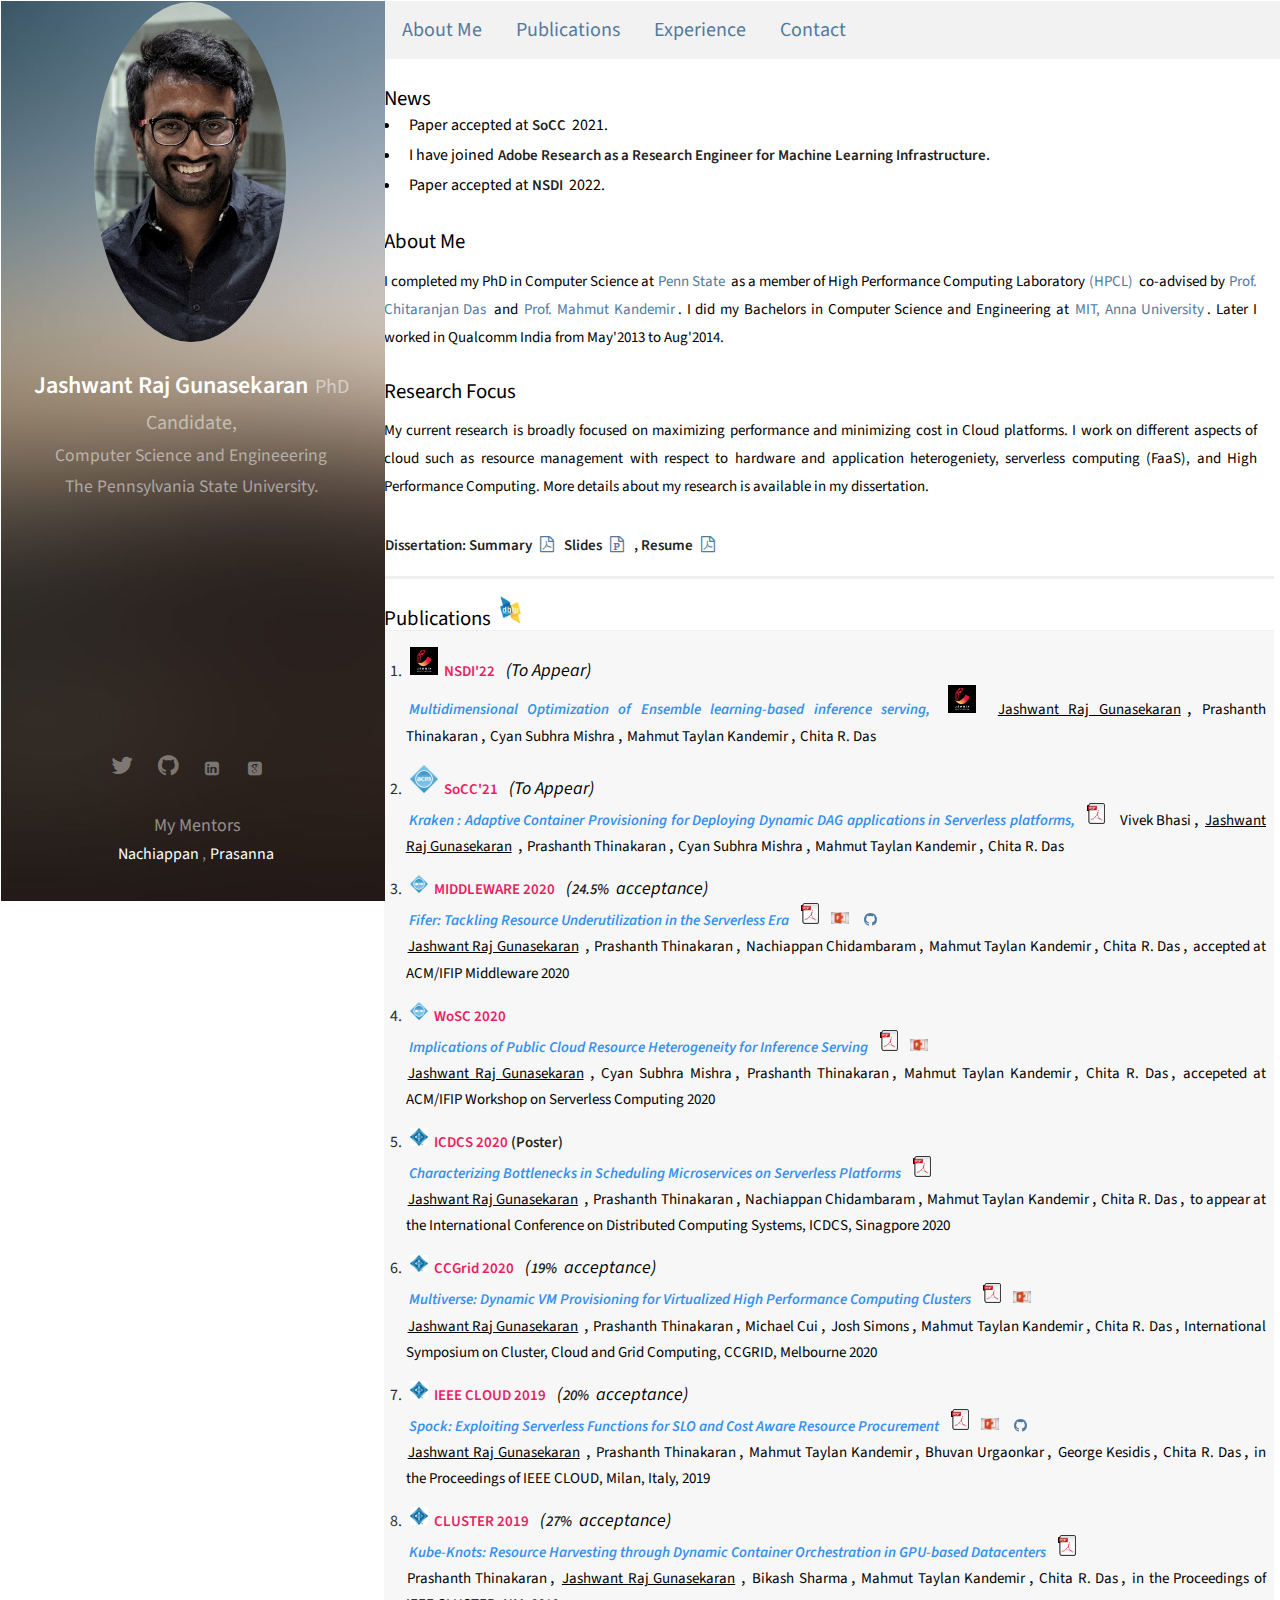
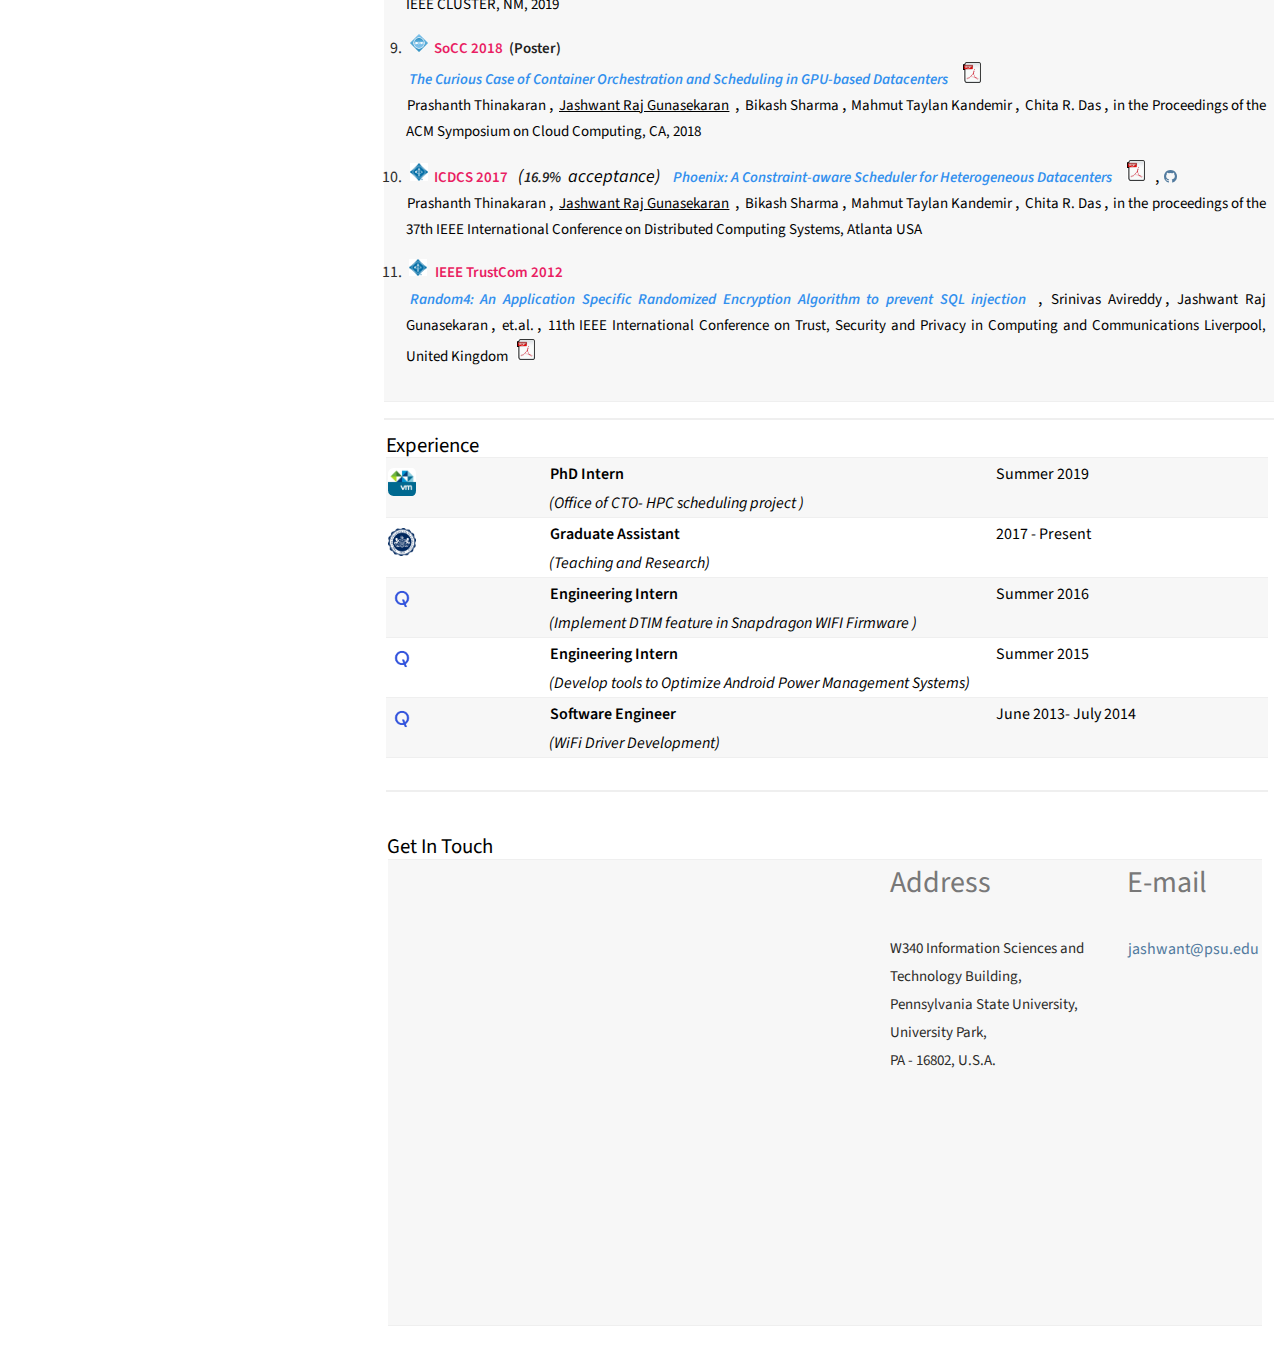
==== index.html @ b273be01 "Update index.html" ====
<!DOCTYPE HTML>
<!--
	Strata by HTML5 UP
	html5up.net | @ajlkn
	Free for personal and commercial use under the CCA 3.0 license (html5up.net/license)
-->
<html>

	<head>
                <!-- Global site tag (gtag.js) - Google Analytics -->
<script async src="https://www.googletagmanager.com/gtag/js?id=UA-109153965-1"></script>
<script>
  window.dataLayer = window.dataLayer || [];
  function gtag(){dataLayer.push(arguments);}
  gtag('js', new Date());

  gtag('config', 'UA-109153965-1');
</script>
<!-- Start of StatCounter Code for Default Guide -->
<script type="text/javascript">
var sc_project=11495393; 
var sc_invisible=1; 
var sc_security="91b2560a"; 
var scJsHost = (("https:" == document.location.protocol) ?
"https://secure." : "http://www.");
document.write("<sc"+"ript type='text/javascript' src='" +
scJsHost+
"statcounter.com/counter/counter.js'></"+"script>");
</script>
<noscript><div class="statcounter"><a title="Web Analytics"
href="http://statcounter.com/" target="_blank"><img
class="statcounter"
src="//c.statcounter.com/11495393/0/91b2560a/1/" alt="Web
Analytics"></a></div></noscript>
<!-- End of StatCounter Code for Default Guide -->
		<title>jashwant raj gunasekaran</title>
		<meta charset="utf-8" />
		<meta name="viewport" content="width=device-width, initial-scale=1" />
		<!--[if lte IE 8]><script src="assets/js/ie/html5shiv.js"></script><![endif]-->
		<link rel="stylesheet" href="assets/css/main.css" />
		<link rel="stylesheet" href="assets/css/academicons.min.css"/>
		<!--[if lte IE 8]><link rel="stylesheet" href="assets/css/ie8.css" /><![endif]-->
	</head>
	<body id="top">

		<!-- Header -->
			<header id="header">
				<div class="inner">
					<a href="#" class="image avatar" align="center" ><img src="images/profile.jpg" alt="" /></a>
					<h1><strong><font size="5">Jashwant Raj Gunasekaran</font></strong><br />
					PhD Candidate,<br/></h1> <h2>Computer Science and Engineeering<br />
					The Pennsylvania State University.</h2>
				</div>
			</header>
			



<!--button onclick="topFunction()" id="myBtn" title="Go to top"><img src="images/arr.png" /></button-->

<script>
// When the user scrolls down 20px from the top of the document, show the button
window.onscroll = function() {scrollFunction()};

function scrollFunction() {
    if (document.body.scrollTop > 20 || document.documentElement.scrollTop > 20) {
        document.getElementById("myBtn").style.display = "block";
    } else {
        document.getElementById("myBtn").style.display = "none";
    }
}

// When the user clicks on the button, scroll to the top of the document
function topFunction() {
    document.body.scrollTop = 0;
    document.documentElement.scrollTop = 0;
}
</script>
<!-- start-smooth-scrolling -->
<script type="text/javascript" src="assets/js/move-top.js"></script>
<script type="text/javascript" src="assets/js/easing.js"></script>
<script type="text/javascript">
	jQuery(document).ready(function($) {
		$(".scroll").click(function(event){		
			event.preventDefault();
			$('html,body').animate({scrollTop:$(this.hash).offset().top},1000);
		});
	});
</script>
<!-- start-smooth-scrolling -->
		<!-- Main -->
			<div id="main">

				<!-- One -->
					<section id="one" link="black">


						<header class="major">
						
						</header> 
                        <!--nav id="nav" >
						 <ul id="nav-mobile"  class="right hide-on-med-and-down">
							<li><a href="#main">About Me</a></li>
							<li><a href="#publications">Publications</a></li>
							<li><a href="#experience">Experience</a></li>
							<li><a href="#contact">Contact</a></li>
						</ul-->
					</nav>
                    <div class="navbar">
                        <a href="#main">About Me</a>
							<a href="#publications">Publications</a>
							<a href="#experience">Experience</a>
							<a href="#contact">Contact</a>

                          </div>
					<br><br><br>
                                        <h2>News</h2>
                                        <ul>
                                         <li><font align="justify" color="black"> Paper accepted at <b>SoCC</b> 2021.</font></li>
					 <li><font align="justify" color="black"> I have joined <b>Adobe Research as a Research Engineer for Machine Learning Infrastructure. </b></font></li>
                                         <li><font align="justify" color="black"> Paper accepted at <b>NSDI</b> 2022.</font></li>
                                       </ul>
					<h2>About Me</h2>
					<p link="black" align="justify">I completed my PhD in Computer Science at <a target="_blank" href =http://www.eecs.psu.edu/students/undergraduate/Computer-Science.aspx> Penn State </a>as a member of High Performance Computing Laboratory<a href="http://www.cse.psu.edu/hpcl/"target="_blank"> (HPCL) </a> co-advised by  <a href="http://www.cse.psu.edu/hpcl/das.html"target="_blank">Prof. Chitaranjan Das</a> and <a href="http://www.cse.psu.edu/~kandemir/"target="_blank">Prof. Mahmut Kandemir</a>. I did my Bachelors in Computer Science and Engineering at <a href="http://www.mitindia.edu/en/"target="_blank">MIT, Anna University</a>. Later I worked in Qualcomm India from May'2013 to Aug'2014. </p>
<h2> Research Focus </h2>
<p link="black" align="justify" color="black">My current research is broadly focused on maximizing performance and minimizing cost in Cloud platforms. I work on different aspects of cloud such as resource management with respect to hardware and application heterogeniety, serverless computing (FaaS), and High Performance Computing. More details about my research is available in my dissertation.</p>
<b>Dissertation: Summary</b> <a href="assets/files/middleware-dw.pdf" target="_blank"><font color="blue"></font><i class="fa fa-file-pdf-o"></i></a> <b>Slides </b><a href="assets/files/dissertation-slides.pdf" target="_blank"><font color="blue"></font><i class="fa fa-file-powerpoint-o"></i></a> <b> , Resume </b><a href="assets/files/Jashwant_Gunasekaran_CV.pdf" target="_blank"><font color="blue"></font><i class="fa fa-file-pdf-o"></i></a>   


<script>
			function myFunction() {
    var x = document.getElementById(' </table>experience');
    if (x.style.display === 'none') {
        x.style.display = 'block';
    } else {
        x.style.display = 'none';
    }
}
</script>

    
   						</ul>
					</section>
				
		
		

					<section id="two">
	<table class='full' id='pubs'>
						<h2>Publications  <a href="https://dblp.org/pers/hd/g/Gunasekaran:Jashwant_Raj" target=_blank"><img src="images/dblp.png" alt="" width="30" ></i></a></h2>
          <tr>
            <td>
        <ol>
		<li>                  <div id="publications" class='pub-entry'>
                <span class ='year'><b><a target=_blank" href="https://www.usenix.org/conference/nsdi22"><img src="images/usenix.jpeg" alt=""        width="30" ><font color="e91e63"> NSDI'22</font></a></b><i> (To Appear)</i> </span></br>
                  <span class='title'><i><b><font color="3390EE"> Multidimensional Optimization of Ensemble learning-based inference serving,</b> </i></font><a href="https://www.usenix.org/conference/nsdi22/presentation/gunasekaran" target="_blank"><img src="images/usenix.jpeg" alt=""        width="30" ></a></span>
                  <!--span class='author'><font color="e91e63"> (Under Revision- NSDI)</font>  </span></br-->
                                   <span class='author'><u>Jashwant Raj Gunasekaran</u></span>,
                                   <span class='author'>Prashanth Thinakaran</span>,
                                   <span class='author'>Cyan Subhra Mishra</span>,
                                        <span class='author'>Mahmut Taylan Kandemir</span>,
                                        <span class='author'>Chita R. Das</span>
                                    
                                        </span><!--span class='venue'> Code available <a target="_blank" href="https://github.com/jashwantraj92/spock" class="icon fa-github"><span class="label">Github</span></a></span-->
                                               								
                </div>
    </li>					
            <li>                  <div id="publications" class='pub-entry'>
                <span class ='year'><b><a target=_blank" href="https://acmsocc.org/2021/"><img src="images/ACMLogo.png" alt=""        width="30" ><font color="e91e63"> SoCC'21</font></a></b><i> (To Appear)</i> </span></br>
                  <span class='title'><i><b><font color="3390EE"> Kraken : Adaptive Container Provisioning for Deploying Dynamic DAG applications in Serverless platforms,</b> </i></font><a href="assets/files/kraken.pdf" target="_blank"><img src="images/pdf.jpg" alt="" width="20" ></a></span>
                  <!--span class='author'><font color="e91e63"></font>  </span></br-->
				   <span class='author'>Vivek Bhasi</span>,
                                   <span class='author'><u>Jashwant Raj Gunasekaran</u></span>,
                                   <span class='author'>Prashanth Thinakaran</span>,
                                   <span class='author'>Cyan Subhra Mishra</span>,
                                        <span class='author'>Mahmut Taylan Kandemir</span>,
                                        <span class='author'>Chita R. Das</span>
                                                           
                                      
										
                </div>
    </li> 
            
            <li>                  <div id="publications" class='pub-entry'>
                  <span class ='year'><b><a target=_blank" href="https://2020.middleware-conference.org/"><img src="images/ACMLogo.png" alt="" width="20" ><font color="e91e63"> MIDDLEWARE 2020</font></a></b><i> (<b>24.5%</b> acceptance)</i> </span></br>
                                <span class='title'><i><b><font color="3390EE"> Fifer: Tackling Resource Underutilization in the Serverless Era</b></i></font>  <a href="assets/files/middleware'20.pdf" target="_blank"><img src="images/pdf.jpg" alt="" width="20" > <a href="assets/files/Middleware.pdf" target="_blank"><img src="images/ppt.jpg" alt="" width="20" ></a>  </a></span>
                                
                                        <span class='venue'><a target="_blank" href="https://github.com/jashwantraj92/brigade" class="icon fa-github"><span class="label">Github</span></a></span>
                                </br>
                                   <span class='author'><u>Jashwant Raj Gunasekaran</u></span>,
                                   <span class='author'>Prashanth Thinakaran</span>,
                                   <span class='author'>Nachiappan Chidambaram</span>,
                                        <span class='author'>Mahmut Taylan Kandemir</span>,
                                        <span class='author'>Chita R. Das</span>,
                                        <span class='venue'>accepted at ACM/IFIP Middleware 2020
                                  
                                      
										
                </div>
    </li> 
                  <li>                  <div id="publications" class='pub-entry'>
                  <span class ='year'><b><a target=_blank" href="https://www.serverlesscomputing.org/wosc6//"><img src="images/ACMLogo.png" alt="" width="20" ><font color="e91e63"> WoSC 2020</font></a></b> </span></br>
                                <span class='title'><i><b><font color="3390EE"> Implications of Public Cloud Resource Heterogeneity for Inference Serving</b></i></font>  <a href="assets/files/wosc.pdf" target="_blank"><img src="images/pdf.jpg" alt="" width="20" ></a>  <a href="assets/files/WoSC'6.pdf" target="_blank"><img src="images/ppt.jpg" alt="" width="20" ></a> </span></br>
                                   <span class='author'><u>Jashwant Raj Gunasekaran</u></span>,
                                   <span class='author'>Cyan Subhra Mishra</span>,
                                   <span class='author'>Prashanth Thinakaran</span>,
                                        <span class='author'>Mahmut Taylan Kandemir</span>,
                                        <span class='author'>Chita R. Das</span>,
                                        <span class='venue'>accepeted at ACM/IFIP Workshop on Serverless Computing 2020
                                        </span><!--span class='venue'> Code available <a target="_blank" href="https://github.com/jashwantraj92/spock" class="icon fa-github"><span class="label">Github</span></a></span-->
                                  
                                      
										
                                    </div>        </li>
    <li>                  <div id="publications" class='pub-entry'>
                  <span class ='year'><b><a target=_blank" href="https://icdcs2020.sg/index.html"><img src="images/ieee.png" alt="" width="20" ><font color="e91e63"> ICDCS 2020</font></a>(Poster)</b><i> <!--(<b>22%</b> acceptance)--></i> </span></br>
                                <span class='title'><i><b><font color="3390EE"> Characterizing Bottlenecks in Scheduling Microservices on Serverless Platforms</b></i></font>  <a href="assets/files/icdcs-poster'20.pdf" target="_blank"><img src="images/pdf.jpg" alt="" width="20" ></a></span></br>
                                   <span class='author'><u>Jashwant Raj Gunasekaran</u></span>,
                                   <span class='author'>Prashanth Thinakaran</span>,
                                   <span class='author'>Nachiappan Chidambaram</span>,
                                        <span class='author'>Mahmut Taylan Kandemir</span>,
                                        <span class='author'>Chita R. Das</span>,
                                        <span class='venue'>to appear at the International Conference on Distributed Computing Systems, ICDCS, Sinagpore 2020
                                        </span><!--span class='venue'> Code available <a target="_blank" href="https://github.com/jashwantraj92/spock" class="icon fa-github"><span class="label">Github</span></a></span-->
                                  
                                      
										
                </div>
    </li> 
              <li>                  <div id="publications" class='pub-entry'>
                  <span class ='year'><b><a target=_blank" href="http://cloudbus.org/ccgrid2020/ccgrid2020registration.html"><img src="images/ieee.png" alt="" width="20" ><font color="e91e63"> CCGrid 2020</font></a></b><i> (<b>19%</b> acceptance)</i> </span></br>
                                <span class='title'><i><b><font color="3390EE"> Multiverse: Dynamic VM Provisioning for Virtualized High Performance Computing Clusters</b></i></font>  <a href="assets/files/multiverse.pdf" target="_blank"><img src="images/pdf.jpg" alt="" width="20" ></a>  <a href="assets/files/CcGrid_Multiverse.pdf" target="_blank"><img src="images/ppt.jpg" alt="" width="20" ></a>  </span>
                                </br>
                                   <span class='author'><u>Jashwant Raj Gunasekaran</u></span>,
                                   <span class='author'>Prashanth Thinakaran</span>,
                                   <span class='author'>Michael Cui</span>,
                                   <span class='author'>Josh Simons</span>,
                                        <span class='author'>Mahmut Taylan Kandemir</span>,
                                        <span class='author'>Chita R. Das</span>,
                                        <span class='venue'> International Symposium on Cluster, Cloud and Grid Computing, CCGRID, Melbourne 2020
                                        </span><!--span class='venue'> Code available <a target="_blank" href="https://github.com/jashwantraj92/spock" class="icon fa-github"><span class="label">Github</span></a></span-->
                                  
                                      
										
                </div>
    </li> 
            <li>                  <div id="publications" class='pub-entry'>
                                <span class ='year'><b><a target=_blank" href="https://conferences.computer.org/cloud/2019/"><img src="images/ieee.png" alt="" width="20" ><font color="e91e63">  IEEE CLOUD 2019</font></a></b><i> (<b>20%</b> acceptance)</i> </span></br>
                                <span class='title'><i><b><font color="3390EE"> Spock: Exploiting Serverless Functions for SLO and Cost Aware Resource Procurement</b></i></font>  <a href="assets/files/cloud-spock.pdf" target="_blank"><img src="images/pdf.jpg" alt="" width="20" ></a>  <a href="assets/files/spock.pdf" target="_blank"><img src="images/ppt.jpg" alt="" width="20" ></a>  </span>
                                
                                        <span class='venue'> <a target="_blank" href="https://github.com/jashwantraj92/spock" class="icon fa-github"><span class="label" alt="" width="20">Github</span></a></span>
                                </br>
                                   <span class='author'><u>Jashwant Raj Gunasekaran</u></span>,
                                   <span class='author'>Prashanth Thinakaran</span>,
                                        <span class='author'>Mahmut Taylan Kandemir</span>,
                                        <span class='author'>Bhuvan Urgaonkar</span>,
                                        <span class='author'>George Kesidis</span>,
                                        <span class='author'>Chita R. Das</span>,
                                        <span class='venue'>in the Proceedings of IEEE CLOUD, Milan, Italy, 2019
                                  
                                      
										
                </div>
    </li> 
	<li>
                        <div id="publications" class='pub-entry'>
                               <span class ='year'><b><a target=_blank" href="https://clustercomp.org/2019/program/"><img src="images/ieee.png" alt="" width="20" ><font color="e91e63">  CLUSTER 2019</font></a></b><i> (<b>27%</b> acceptance)</i> </span></br>               
                <span class='title'><i><b><font color="3390EE">Kube-Knots: Resource Harvesting through Dynamic Container Orchestration in GPU-based Datacenters</b></i> </font><a href="assets/files/knots.pdf" target="_blank"><img src="images/pdf.jpg" alt="" width="20" ></a></span>
                </br>
                                <span class='author'>Prashanth Thinakaran</span>,
                                   <span class='author'><u>Jashwant Raj Gunasekaran</u></span>,
                                        <span class='author'>Bikash Sharma</span>,
                                        <span class='author'>Mahmut Taylan Kandemir</span>,
                                        <span class='author'>Chita R. Das</span>,
                  <span class='venue'> in the Proceedings of IEEE CLUSTER, NM, 2019
                  </span>
                                  
                                       
										
                </div>
        </li>
    <li>
                        <div id="publications" class='pub-entry'>
                               <span class ='year'><b><a target=_blank" href="https://acmsocc.github.io/2018/poster-schedule.html"><img src="images/ACMLogo.png" alt="" width="20" ><font color="e91e63">  SoCC 2018</font></a> (Poster) </b></span></br>               
                               <span class='title'><i><b><font color="3390EE">The Curious Case of Container Orchestration and Scheduling in GPU-based Datacenters</font></b></i></span>                                         <a href="assets/files/container.pdf" target="_blank"><img src="images/pdf.jpg" alt="" width="20" ></a>
                               </br>	
                                <span class='author'>Prashanth Thinakaran</span>,
                                <span class='author'><u>Jashwant Raj Gunasekaran</u></span>,
                                        <span class='author'>Bikash Sharma</span>,
                                        <span class='author'>Mahmut Taylan Kandemir</span>,
                                        <span class='author'>Chita R. Das</span>,
                  <span class='venue'> in the Proceedings of the ACM Symposium on Cloud Computing, CA, 2018
                  </span>
                                  
									
                </div>
        </li>
        <li>


                           <div id="publications" class='pub-entry'>
                               <span class ='year'><b><a target=_blank" href="http://icdcs2017.gatech.edu/wp-content/uploads/2017/06/ICDCS2017-program-posting-v17.pdf"><img src="images/ieee.png" alt="" width="20" ><font color="e91e63">  ICDCS 2017 </font> </a></b> <i> (<b>16.9%</b> acceptance)</i> </span>
                  
                               <span class='title'><i><b><font color="3390EE">Phoenix: A Constraint-aware Scheduler for Heterogeneous Datacenters</font></b></i></span>
                               <a href="assets/files/phoenix.pdf" target="_blank"><img src="images/pdf.jpg" alt="" width="20" ></a>
	
                             </span>,<span class='venue'> <a target="_blank" href="https://github.com/prashanth5192/phoenix" class="icon fa-github"><span class="label">Github</       span></a></span>
                      
                                  
                                                             </br>
                  <span class='author'>Prashanth Thinakaran</span>,
                  <span class='author'><u>Jashwant Raj Gunasekaran</u></span>,
                                        <span class='author'>Bikash Sharma</span>,
                                        <span class='author'>Mahmut Taylan Kandemir</span>,
                                        <span class='author'>Chita R. Das</span>,
                  <span class='venue'> in the proceedings of the 37th IEEE International Conference on Distributed Computing Systems, Atlanta USA
									
                </div>
        </li>
        <li>

               <div class='pub-entry'>
                   <span class='year'><a target="_blank" href="https://www.ieee.org/conferences_events/conferences/conferencedetails/index.html?Conf_ID=20816"><img src="images/ieee.png" alt="" width="20" > <font color="3390FF"><b><font color="e91e63">  IEEE TrustCom 2012</font></a></b></font></span>
				<br>
                <span class='title'><i><a href=="https://ieeexplore.ieee.org/xpl/mostRecentIssue.jsp?punumber=6294581" target="_blank"><b><font color="3390EE">Random4: An Application Specific Randomized Encryption Algorithm to prevent SQL injection</font></b></a></i></span>,
                  <span class='author'>Srinivas Avireddy</span>,
<span class='author'>Jashwant Raj Gunasekaran</span>,

                  <span class='author'>et.al.</span>,
                  <span class='venue'>11th IEEE International Conference on Trust, Security and Privacy in Computing and Communications Liverpool, United Kingdom</span>  <a href="assets/files/random4.pdf" target="_blank"><img src="images/pdf.jpg" alt="" width="20"></a>
                </div>

              </div>
            </td>
    </tr> </li>
        </table>

				<!-- Two -->
					
					<hr>
	
				    
					<div id="experience" class="experience" style="">
	                <section id="three">

	                <h2>Experience</h2>
	<!-- new timeline -->

    <table>
    <col width="20">
    <col width="20">
    <col width="20">
	<tr>
        <td style="vertical-align:middle;padding-bottom: 2px"> <a href="https://octo.vmware.com/" width="100px" class="image"><img src="images/vmware.png" alt="" width="30"/></a> </td>
        <td> <span><b><font size="3" color="black">PhD Intern<br></b><i>(Office of CTO- HPC scheduling project )</i></font> <span> </td>
	<td> 
         <h3><font  size="3" color="black">Summer 2019</font></h3> </td>
        <!-- <p align="justify">Fall/Spring of 2014-2017- Teaching assistant for Introductary Programming courses based on Python and C++. Designed a new class on linux/bash tutorials for sophomore students.</p>-->
</tr>
	<tr>
        <td style="vertical-align:middle;padding-bottom: 2px"> <a href="https://www.cse.psu.edu" width="100px" class="image"><img src="images/pennstate.png" alt="" width="30"/></a> </td>
        <td> <span><b><font size="3" color="black">Graduate Assistant<br></b><i>(Teaching and Research)</i></font> <span> </td>
	<td> 
         <h3><font  size="3" color="black">2017 - Present</font></h3> </td>
        <!-- <p align="justify">Fall/Spring of 2014-2017- Teaching assistant for Introductary Programming courses based on Python and C++. Designed a new class on linux/bash tutorials for sophomore students.</p>-->
</tr>

        <tr height="100%">   <td style="vertical-align:middle;padding-bottom: 8px"> <a href="https://www.qualcomm.com"  class="image"><img src="images/qualcomm.jpg" alt="" width="30"/></a> </td>
<td> <b><font  size="3" color="black"><span>Engineering Intern</b> <br><i>(Implement DTIM feature in Snapdragon WIFI Firmware )</i> </font></span></td>
     <td>    <h3><font size="3" color="black">Summer 2016 </font></h3> </td> </tr>
			<!--		<p align="justify">Part of wifi firmware team. I work on adding a new software power management feature for Qualcomm mobile WLAN. Designed High level design document and participated in complete development process. Verified use cases for SW power management feature and was part of complete feature design and implementation.</p>-->

       <tr>   <td style="vertical-align:middle;padding-bottom: 8px"> <a  href="https://www.qualcomm.com" class="image"><img src="images/qualcomm.jpg" width="30" alt="" /></a> </td>
<td> <span><b><font  size="3" color="black">Engineering Intern</b><br> <i>(Develop tools to Optimize Android Power Management Systems) </i></font></span></td>
      <td>  <h3><font size="3" color="black">Summer 2015</font></h3></td> </tr>
				<!--	<p align="justify">Worked on Linux android power optimization. Run several use-cases on android phone and find ways to minimize power consumed in the device. Design scripts to enable tracing in device. Also facilitate smoother integration of open source optimization techniques into Qualcomm propriety software for mobile devices. </p>-->

       <tr>   <td style="vertical-align:middle;padding-bottom: 8px"> <a href="https://www.qualcomm.com"  class="image"><img src="images/qualcomm.jpg" width="30" alt="" /></a> </td>
<td> <span><b><font  size="3" color="black">Software Engineer</b> <br> <i> (WiFi Driver Development) </i></font></span></td>
     <td>   <h3><font size="3" color="black">June 2013- July 2014</font></h3></td></tr>
</table>				<!--	<p align="justify">Developed automated test programs to validate the hardware and software characteristics of Acess Points (home and industry). Designed and developed automation suite that test the efficiency of wlan features in access points.</p>-->
<!-- new timeline -->

			   <hr>		
		       </br>
				<!-- Three -->
					<section id="three">
						<h2>Get In Touch</h2>
						
							<div id="contact">
			<table>
		<tr>
		<td>
<iframe src="https://www.google.com/maps/embed?pb=!1m18!1m12!1m3!1d824.9573253663982!2d-77.86987617076338!3d40.79318501402167!2m3!1f0!2f0!3f0!3m2!1i1024!2i768!4f13.1!3m3!1m2!1s0x0%3A0x0!2zNDDCsDQ3JzM1LjUiTiA3N8KwNTInMDkuNiJX!5e1!3m2!1sen!2sin!4v1454568925387" width="500" height="450" border="0" frameborder="0" scrolling="no" align="left" hspace="0" vspace="0"></iframe><br/>
				</td>
		<td >
            <h3 style="font-size:30px;">Address</h3>
	<p>W340 Information Sciences and Technology Building,<br>
	Pennsylvania State University, <br/>
	University Park, <br />
     PA - 16802, U.S.A. </span> <br />
	</p> </td>
	<td>
	<h3 style="font-size:30px;">E-mail</h3>
    <A HREF="mailto:jashwant@psu.edu"> jashwant@psu.edu </A><br><br>

	</tr></table>
          
					

			</section>
			</div>

			
		<!-- Footer -->
			<footer id="footer">
				<div class="inner">
					<ul class="icons">
						<li><a target="_blank" href="https://twitter.com/jashr92" class="icon fa-twitter"><span class="label">Twitter</span></a></li>
						<li><a target="_blank" href="https://github.com/jashwantraj92" class="icon fa-github"><span class="label">Github</span></a></li>
						<li> <a  target="_blank" href="https://www.linkedin.com/in/jashwant-raj-gunasekaran-10523952"><span class="fa fa-linkedin-square"></span></a></li>
						<li><a  target="_blank" href="https://scholar.google.com/citations?user=Ofnr0-8AAAAJ&hl=en"><i class="ai ai-google-scholar-square ai-1x"></i></a></li>
					</ul>
   <br>
   <ul><font size="4">My Mentors  </font>  <br>                   <a href="https://www.linkedin.com/in/cnnachiappan/" target="_blank" title="Nachi" class="tooltip"><font color="white" size="3.5">Nachiappan</font></a>, <a href="http://www.cse.psu.edu/~pur128/" target="_blank" title="Prasanna" class="tooltip"><font color="white" size="3.5"> Prasanna </font></a></ul>   


					<ul class="copyright">
						<li>&copy; 2017</li><li>Design: <a href="http://html5up.net">HTML5 UP</a></li>
					</ul>
				</div>
			
				
			</footer>

		<!-- Scripts -->
		    <script src="assets/js/float.js"></script>
			<script src="assets/js/jquery.min.js"></script>
			<script src="assets/js/jquery.poptrox.min.js"></script>
			<script src="assets/js/skel.min.js"></script>
			<script src="assets/js/util.js"></script>
			<!--[if lte IE 8]><script src="assets/js/ie/respond.min.js"></script><![endif]-->
			<script src="assets/js/main.js"></script>
			<!-- here stars scrolling icon -->
	<script type="text/javascript">
		$(document).ready(function() {
			/*
				var defaults = {
				containerID: 'toTop', // fading element id
				containerHoverID: 'toTopHover', // fading element hover id
				scrollSpeed: 1200,
				easingType: 'linear' 
				};
			*/
								
			$().UItoTop({ easingType: 'easeOutQuart' });
								
			});
	</script>
<!-- //here ends scrolling icon -->

	</body>
</html>
---- assets/css/main.css ----
@import url("font-awesome.min.css");@import url("https://fonts.googleapis.com/css?family=Source+Sans+Pro:400,400italic");html, body, div, span, applet, object, iframe, h1, h2, h3, h4, h5, h6, p, blockquote, pre, a, abbr, acronym, address, big, cite, code, del, dfn, em, img, ins, kbd, q, s, samp, small, strike, strong, sub, sup, tt, var, b, u, i, center, dl, dt, dd, ol, ul, li, fieldset, form, label, legend, table, caption, tbody, tfoot, thead, tr, th, td, article, aside, canvas, details, embed, figure, figcaption, footer, header, hgroup, menu, nav, output, ruby, section, summary, time, mark, audio, video{margin:1px;padding-right:2px;border:0;font-size:100%;font:inherit;vertical-align:baseline;}
article, aside, details, figcaption, figure, footer, header, hgroup, menu, nav, section{display:block;}
body{line-height:1;}
blockquote, q{quotes:none;}
blockquote:before, blockquote:after, q:before, q:after{content:'';content:none;}
table{border-collapse:collapse;border-spacing:0;}
body{-webkit-text-size-adjust:none;}
*, *:before, *:after{-moz-box-sizing:border-box;-webkit-box-sizing:border-box;box-sizing:border-box;}
.container{margin-left:auto;margin-right:auto;}
.container.\31 25\25{width:100%;max-width:1200px;min-width:960px;}
.container.\37 5\25{width:720px;}
.container.\35 0\25{width:480px;}
.container.\32 5\25{width:240px;}
.container{width:960px;}
@media screen and (max-width:1800px){.container.\31 25\25{width:100%;max-width:1200px;min-width:960px;}
.container.\37 5\25{width:720px;}
.container.\35 0\25{width:480px;}
.container.\32 5\25{width:240px;}
.container{width:960px;}
}
@media screen and (max-width:1280px){.container.\31 25\25{width:100%;max-width:1200px;min-width:960px;}
.container.\37 5\25{width:720px;}
.container.\35 0\25{width:480px;}
.container.\32 5\25{width:240px;}
.container{width:960px;}
}
@media screen and (max-width:980px){.container.\31 25\25{width:100%;max-width:1200px;min-width:960px;}
.container.\37 5\25{width:720px;}
.container.\35 0\25{width:480px;}
.container.\32 5\25{width:240px;}
.container{width:960px;}
}
@media screen and (max-width:736px){.container.\31 25\25{width:100%;max-width:1200px;min-width:960px;}
.container.\37 5\25{width:720px;}
.container.\35 0\25{width:480px;}
.container.\32 5\25{width:240px;}
.container{width:960px;}
}
@media screen and (max-width:480px){.container.\31 25\25{width:100%;max-width:1200px;min-width:960px;}
.container.\37 5\25{width:720px;}
.container.\35 0\25{width:480px;}
.container.\32 5\25{width:240px;}
.container{width:960px;}
}
.row{border-bottom:solid 1px transparent;-moz-box-sizing:border-box;-webkit-box-sizing:border-box;box-sizing:border-box;}
.row > *{float:left;-moz-box-sizing:border-box;-webkit-box-sizing:border-box;box-sizing:border-box;}
.row:after, .row:before{content:'';display:block;clear:both;height:0;}
.row.uniform > * >:first-child{margin-top:0;}
.row.uniform > * >:last-child{margin-bottom:0;}
.row.\30 \25 > *{padding:0 0 0 0em;}
.row.\30 \25{margin:0 0 -1px 0em;}
.row.uniform.\30 \25 > *{padding:0em 0 0 0em;}
.row.uniform.\30 \25{margin:0em 0 -1px 0em;}
.row > *{padding:0 0 0 2.5em;}
.row{margin:0 0 -1px -2.5em;}
.row.uniform > *{padding:2.5em 0 0 2.5em;}
.row.uniform{margin:-2.5em 0 -1px -2.5em;}
.row.\32 00\25 > *{padding:0 0 0 5em;}
.row.\32 00\25{margin:0 0 -1px -5em;}
.row.uniform.\32 00\25 > *{padding:5em 0 0 5em;}
.row.uniform.\32 00\25{margin:-5em 0 -1px -5em;}
.row.\31 50\25 > *{padding:0 0 0 3.75em;}
.row.\31 50\25{margin:0 0 -1px -3.75em;}
.row.uniform.\31 50\25 > *{padding:3.75em 0 0 3.75em;}
.row.uniform.\31 50\25{margin:-3.75em 0 -1px -3.75em;}
.row.\35 0\25 > *{padding:0 0 0 1.25em;}
.row.\35 0\25{margin:0 0 -1px -1.25em;}
.row.uniform.\35 0\25 > *{padding:1.25em 0 0 1.25em;}
.row.uniform.\35 0\25{margin:-1.25em 0 -1px -1.25em;}
.row.\32 5\25 > *{padding:0 0 0 0.625em;}
.row.\32 5\25{margin:0 0 -1px -0.625em;}
.row.uniform.\32 5\25 > *{padding:0.625em 0 0 0.625em;}
.row.uniform.\32 5\25{margin:-0.625em 0 -1px -0.625em;}
.\31 2u, .\31 2u\24{width:100%;clear:none;margin-left:0;}
.\31 1u, .\31 1u\24{width:91.6666666667%;clear:none;margin-left:0;}
.\31 0u, .\31 0u\24{width:83.3333333333%;clear:none;margin-left:0;}
.\39 u, .\39 u\24{width:75%;clear:none;margin-left:0;}
.\38 u, .\38 u\24{width:66.6666666667%;clear:none;margin-left:0;}
.\37 u, .\37 u\24{width:58.3333333333%;clear:none;margin-left:0;}
.\36 u, .\36 u\24{width:50%;clear:none;margin-left:0;}
.\35 u, .\35 u\24{width:41.6666666667%;clear:none;margin-left:0;}
.\34 u, .\34 u\24{width:33.3333333333%;clear:none;margin-left:0;}
.\33 u, .\33 u\24{width:25%;clear:none;margin-left:0;}
.\32 u, .\32 u\24{width:16.6666666667%;clear:none;margin-left:0;}
.\31 u, .\31 u\24{width:8.3333333333%;clear:none;margin-left:0;}
.\31 2u\24 + *,
.\31 1u\24 + *,
.\31 0u\24 + *,
.\39 u\24 + *,
.\38 u\24 + *,
.\37 u\24 + *,
.\36 u\24 + *,
.\35 u\24 + *,
.\34 u\24 + *,
.\33 u\24 + *,
.\32 u\24 + *,
.\31 u\24 + *{clear:left;}
.\-11u{margin-left:91.66667%;}
.\-10u{margin-left:83.33333%;}
.\-9u{margin-left:75%;}
.\-8u{margin-left:66.66667%;}
.\-7u{margin-left:58.33333%;}
.\-6u{margin-left:50%;}
.\-5u{margin-left:41.66667%;}
.\-4u{margin-left:33.33333%;}
.\-3u{margin-left:25%;}
.\-2u{margin-left:16.66667%;}
.\-1u{margin-left:8.33333%;}
@media screen and (max-width:1800px){.row > *{padding:0 0 0 2.5em;}
.row{margin:0 0 -1px -2.5em;}


.row.uniform > *{padding:2.5em 0 0 2.5em;}
floating-menu {
    font-family: sans-serif;
    background: yellowgreen;
    position: fixed;
    top: 0; /* Position the navbar at the top of the page */
    width: 100%;
}
  .floating-menu a, 
  .floating-menu h1 {
    font-size: 0.9em;
    display: block;
    margin: 0 0.5em;
    color: white;
  }
.navbar {
      overflow: hidden;
        background-color: #f2f2f2;
          position: fixed; /* Set the navbar to fixed position */
            top: 0; /* Position the navbar at the top of the page */
              width: 100%; /* Full width */
          }

          /* Links inside the navbar */
          .navbar a {
                float: left;
                  display: block;
                    color: #795548;
                      text-align: center;
                        padding: 14px 16px;
                          text-decoration: none;
                        font-size: 20px;
                      }

                      /* Change background on mouse-over */
                      .navbar a:hover {
                            background: #ddd;
                              color: black;
                          }
.row.uniform{margin:-2.5em 0 -1px -2.5em;}
.row.\32 00\25 > *{padding:0 0 0 5em;}
.row.\32 00\25{margin:0 0 -1px -5em;}
.row.uniform.\32 00\25 > *{padding:5em 0 0 5em;}
.row.uniform.\32 00\25{margin:-5em 0 -1px -5em;}
.row.\31 50\25 > *{padding:0 0 0 3.75em;}
.row.\31 50\25{margin:0 0 -1px -3.75em;}
.row.uniform.\31 50\25 > *{padding:3.75em 0 0 3.75em;}
.row.uniform.\31 50\25{margin:-3.75em 0 -1px -3.75em;}
.row.\35 0\25 > *{padding:0 0 0 1.25em;}
.row.\35 0\25{margin:0 0 -1px -1.25em;}
.row.uniform.\35 0\25 > *{padding:1.25em 0 0 1.25em;}
.row.uniform.\35 0\25{margin:-1.25em 0 -1px -1.25em;}
.row.\32 5\25 > *{padding:0 0 0 0.625em;}
.row.\32 5\25{margin:0 0 -1px -0.625em;}
.row.uniform.\32 5\25 > *{padding:0.625em 0 0 0.625em;}
.row.uniform.\32 5\25{margin:-0.625em 0 -1px -0.625em;}
.\31 2u\28xlarge\29, .\31 2u\24\28xlarge\29{width:100%;clear:none;margin-left:0;}
.\31 1u\28xlarge\29, .\31 1u\24\28xlarge\29{width:91.6666666667%;clear:none;margin-left:0;}
.\31 0u\28xlarge\29, .\31 0u\24\28xlarge\29{width:83.3333333333%;clear:none;margin-left:0;}
.\39 u\28xlarge\29, .\39 u\24\28xlarge\29{width:75%;clear:none;margin-left:0;}
.\38 u\28xlarge\29, .\38 u\24\28xlarge\29{width:66.6666666667%;clear:none;margin-left:0;}
.\37 u\28xlarge\29, .\37 u\24\28xlarge\29{width:58.3333333333%;clear:none;margin-left:0;}
.\36 u\28xlarge\29, .\36 u\24\28xlarge\29{width:50%;clear:none;margin-left:0;}
.\35 u\28xlarge\29, .\35 u\24\28xlarge\29{width:41.6666666667%;clear:none;margin-left:0;}
.\34 u\28xlarge\29, .\34 u\24\28xlarge\29{width:33.3333333333%;clear:none;margin-left:0;}
.\33 u\28xlarge\29, .\33 u\24\28xlarge\29{width:25%;clear:none;margin-left:0;}
.\32 u\28xlarge\29, .\32 u\24\28xlarge\29{width:16.6666666667%;clear:none;margin-left:0;}
.\31 u\28xlarge\29, .\31 u\24\28xlarge\29{width:8.3333333333%;clear:none;margin-left:0;}
.\31 2u\24\28xlarge\29 + *,
.\31 1u\24\28xlarge\29 + *,
.\31 0u\24\28xlarge\29 + *,
.\39 u\24\28xlarge\29 + *,
.\38 u\24\28xlarge\29 + *,
.\37 u\24\28xlarge\29 + *,
.\36 u\24\28xlarge\29 + *,
.\35 u\24\28xlarge\29 + *,
.\34 u\24\28xlarge\29 + *,
.\33 u\24\28xlarge\29 + *,
.\32 u\24\28xlarge\29 + *,
.\31 u\24\28xlarge\29 + *{clear:left;}
.\-11u\28xlarge\29{margin-left:91.66667%;}
.\-10u\28xlarge\29{margin-left:83.33333%;}
.\-9u\28xlarge\29{margin-left:75%;}
.\-8u\28xlarge\29{margin-left:66.66667%;}
.\-7u\28xlarge\29{margin-left:58.33333%;}
.\-6u\28xlarge\29{margin-left:50%;}
.\-5u\28xlarge\29{margin-left:41.66667%;}
.\-4u\28xlarge\29{margin-left:33.33333%;}
.\-3u\28xlarge\29{margin-left:25%;}
.\-2u\28xlarge\29{margin-left:16.66667%;}
.\-1u\28xlarge\29{margin-left:8.33333%;}
}
@media screen and (max-width:1280px){.row > *{padding:0 0 0 2em;}
.row{margin:0 0 -1px -2em;}
.row.uniform > *{padding:2em 0 0 2em;}
.row.uniform{margin:-2em 0 -1px -2em;}
.row.\32 00\25 > *{padding:0 0 0 4em;}
.row.\32 00\25{margin:0 0 -1px -4em;}
.row.uniform.\32 00\25 > *{padding:4em 0 0 4em;}
.row.uniform.\32 00\25{margin:-4em 0 -1px -4em;}
.row.\31 50\25 > *{padding:0 0 0 3em;}
.row.\31 50\25{margin:0 0 -1px -3em;}
.row.uniform.\31 50\25 > *{padding:3em 0 0 3em;}
.row.uniform.\31 50\25{margin:-3em 0 -1px -3em;}
.row.\35 0\25 > *{padding:0 0 0 1em;}
.row.\35 0\25{margin:0 0 -1px -1em;}
.row.uniform.\35 0\25 > *{padding:1em 0 0 1em;}
.row.uniform.\35 0\25{margin:-1em 0 -1px -1em;}
.row.\32 5\25 > *{padding:0 0 0 0.5em;}
.row.\32 5\25{margin:0 0 -1px -0.5em;}
.row.uniform.\32 5\25 > *{padding:0.5em 0 0 0.5em;}
.row.uniform.\32 5\25{margin:-0.5em 0 -1px -0.5em;}
.\31 2u\28large\29, .\31 2u\24\28large\29{width:100%;clear:none;margin-left:0;}
.\31 1u\28large\29, .\31 1u\24\28large\29{width:91.6666666667%;clear:none;margin-left:0;}
.\31 0u\28large\29, .\31 0u\24\28large\29{width:83.3333333333%;clear:none;margin-left:0;}
.\39 u\28large\29, .\39 u\24\28large\29{width:75%;clear:none;margin-left:0;}
.\38 u\28large\29, .\38 u\24\28large\29{width:66.6666666667%;clear:none;margin-left:0;}
.\37 u\28large\29, .\37 u\24\28large\29{width:58.3333333333%;clear:none;margin-left:0;}
.\36 u\28large\29, .\36 u\24\28large\29{width:50%;clear:none;margin-left:0;}
.\35 u\28large\29, .\35 u\24\28large\29{width:41.6666666667%;clear:none;margin-left:0;}
.\34 u\28large\29, .\34 u\24\28large\29{width:33.3333333333%;clear:none;margin-left:0;}
.\33 u\28large\29, .\33 u\24\28large\29{width:25%;clear:none;margin-left:0;}
.\32 u\28large\29, .\32 u\24\28large\29{width:16.6666666667%;clear:none;margin-left:0;}
.\31 u\28large\29, .\31 u\24\28large\29{width:8.3333333333%;clear:none;margin-left:0;}
.\31 2u\24\28large\29 + *,
.\31 1u\24\28large\29 + *,
.\31 0u\24\28large\29 + *,
.\39 u\24\28large\29 + *,
.\38 u\24\28large\29 + *,
.\37 u\24\28large\29 + *,
.\36 u\24\28large\29 + *,
.\35 u\24\28large\29 + *,
.\34 u\24\28large\29 + *,
.\33 u\24\28large\29 + *,
.\32 u\24\28large\29 + *,
.\31 u\24\28large\29 + *{clear:left;}
.\-11u\28large\29{margin-left:91.66667%;}
.\-10u\28large\29{margin-left:83.33333%;}
.\-9u\28large\29{margin-left:75%;}
.\-8u\28large\29{margin-left:66.66667%;}
.\-7u\28large\29{margin-left:58.33333%;}
.\-6u\28large\29{margin-left:50%;}
.\-5u\28large\29{margin-left:41.66667%;}
.\-4u\28large\29{margin-left:33.33333%;}
.\-3u\28large\29{margin-left:25%;}
.\-2u\28large\29{margin-left:16.66667%;}
.\-1u\28large\29{margin-left:8.33333%;}
}
@media screen and (max-width:980px){.row > *{padding:0 0 0 2em;}
.row{margin:0 0 -1px -2em;}
.row.uniform > *{padding:2em 0 0 2em;}
.row.uniform{margin:-2em 0 -1px -2em;}
.row.\32 00\25 > *{padding:0 0 0 4em;}
.row.\32 00\25{margin:0 0 -1px -4em;}
.row.uniform.\32 00\25 > *{padding:4em 0 0 4em;}
.row.uniform.\32 00\25{margin:-4em 0 -1px -4em;}
.row.\31 50\25 > *{padding:0 0 0 3em;}
.row.\31 50\25{margin:0 0 -1px -3em;}
.row.uniform.\31 50\25 > *{padding:3em 0 0 3em;}
.row.uniform.\31 50\25{margin:-3em 0 -1px -3em;}
.row.\35 0\25 > *{padding:0 0 0 1em;}
.row.\35 0\25{margin:0 0 -1px -1em;}
.row.uniform.\35 0\25 > *{padding:1em 0 0 1em;}
.row.uniform.\35 0\25{margin:-1em 0 -1px -1em;}
.row.\32 5\25 > *{padding:0 0 0 0.5em;}
.row.\32 5\25{margin:0 0 -1px -0.5em;}
.row.uniform.\32 5\25 > *{padding:0.5em 0 0 0.5em;}
.row.uniform.\32 5\25{margin:-0.5em 0 -1px -0.5em;}
.\31 2u\28medium\29, .\31 2u\24\28medium\29{width:100%;clear:none;margin-left:0;}
.\31 1u\28medium\29, .\31 1u\24\28medium\29{width:91.6666666667%;clear:none;margin-left:0;}
.\31 0u\28medium\29, .\31 0u\24\28medium\29{width:83.3333333333%;clear:none;margin-left:0;}
.\39 u\28medium\29, .\39 u\24\28medium\29{width:75%;clear:none;margin-left:0;}
.\38 u\28medium\29, .\38 u\24\28medium\29{width:66.6666666667%;clear:none;margin-left:0;}
.\37 u\28medium\29, .\37 u\24\28medium\29{width:58.3333333333%;clear:none;margin-left:0;}
.\36 u\28medium\29, .\36 u\24\28medium\29{width:50%;clear:none;margin-left:0;}
.\35 u\28medium\29, .\35 u\24\28medium\29{width:41.6666666667%;clear:none;margin-left:0;}
.\34 u\28medium\29, .\34 u\24\28medium\29{width:33.3333333333%;clear:none;margin-left:0;}
.\33 u\28medium\29, .\33 u\24\28medium\29{width:25%;clear:none;margin-left:0;}
.\32 u\28medium\29, .\32 u\24\28medium\29{width:16.6666666667%;clear:none;margin-left:0;}
.\31 u\28medium\29, .\31 u\24\28medium\29{width:8.3333333333%;clear:none;margin-left:0;}
.\31 2u\24\28medium\29 + *,
.\31 1u\24\28medium\29 + *,
.\31 0u\24\28medium\29 + *,
.\39 u\24\28medium\29 + *,
.\38 u\24\28medium\29 + *,
.\37 u\24\28medium\29 + *,
.\36 u\24\28medium\29 + *,
.\35 u\24\28medium\29 + *,
.\34 u\24\28medium\29 + *,
.\33 u\24\28medium\29 + *,
.\32 u\24\28medium\29 + *,
.\31 u\24\28medium\29 + *{clear:left;}
.\-11u\28medium\29{margin-left:91.66667%;}
.\-10u\28medium\29{margin-left:83.33333%;}
.\-9u\28medium\29{margin-left:75%;}
.\-8u\28medium\29{margin-left:66.66667%;}
.\-7u\28medium\29{margin-left:58.33333%;}
.\-6u\28medium\29{margin-left:50%;}
.\-5u\28medium\29{margin-left:41.66667%;}
.\-4u\28medium\29{margin-left:33.33333%;}
.\-3u\28medium\29{margin-left:25%;}
.\-2u\28medium\29{margin-left:16.66667%;}
.\-1u\28medium\29{margin-left:8.33333%;}
}
@media screen and (max-width:736px){.row > *{padding:0 0 0 1.5em;}
.row{margin:0 0 -1px -1.5em;}
.row.uniform > *{padding:1.5em 0 0 1.5em;}
.row.uniform{margin:-1.5em 0 -1px -1.5em;}
.row.\32 00\25 > *{padding:0 0 0 3em;}
.row.\32 00\25{margin:0 0 -1px -3em;}
.row.uniform.\32 00\25 > *{padding:3em 0 0 3em;}
.row.uniform.\32 00\25{margin:-3em 0 -1px -3em;}
.row.\31 50\25 > *{padding:0 0 0 2.25em;}
.row.\31 50\25{margin:0 0 -1px -2.25em;}
.row.uniform.\31 50\25 > *{padding:2.25em 0 0 2.25em;}
.row.uniform.\31 50\25{margin:-2.25em 0 -1px -2.25em;}
.row.\35 0\25 > *{padding:0 0 0 0.75em;}
.row.\35 0\25{margin:0 0 -1px -0.75em;}
.row.uniform.\35 0\25 > *{padding:0.75em 0 0 0.75em;}
.row.uniform.\35 0\25{margin:-0.75em 0 -1px -0.75em;}
.row.\32 5\25 > *{padding:0 0 0 0.375em;}
.row.\32 5\25{margin:0 0 -1px -0.375em;}
.row.uniform.\32 5\25 > *{padding:0.375em 0 0 0.375em;}
.row.uniform.\32 5\25{margin:-0.375em 0 -1px -0.375em;}
.\31 2u\28small\29, .\31 2u\24\28small\29{width:100%;clear:none;margin-left:0;}
.\31 1u\28small\29, .\31 1u\24\28small\29{width:91.6666666667%;clear:none;margin-left:0;}
.\31 0u\28small\29, .\31 0u\24\28small\29{width:83.3333333333%;clear:none;margin-left:0;}
.\39 u\28small\29, .\39 u\24\28small\29{width:75%;clear:none;margin-left:0;}
.\38 u\28small\29, .\38 u\24\28small\29{width:66.6666666667%;clear:none;margin-left:0;}
.\37 u\28small\29, .\37 u\24\28small\29{width:58.3333333333%;clear:none;margin-left:0;}
.\36 u\28small\29, .\36 u\24\28small\29{width:50%;clear:none;margin-left:0;}
.\35 u\28small\29, .\35 u\24\28small\29{width:41.6666666667%;clear:none;margin-left:0;}
.\34 u\28small\29, .\34 u\24\28small\29{width:33.3333333333%;clear:none;margin-left:0;}
.\33 u\28small\29, .\33 u\24\28small\29{width:25%;clear:none;margin-left:0;}
.\32 u\28small\29, .\32 u\24\28small\29{width:16.6666666667%;clear:none;margin-left:0;}
.\31 u\28small\29, .\31 u\24\28small\29{width:8.3333333333%;clear:none;margin-left:0;}
.\31 2u\24\28small\29 + *,
.\31 1u\24\28small\29 + *,
.\31 0u\24\28small\29 + *,
.\39 u\24\28small\29 + *,
.\38 u\24\28small\29 + *,
.\37 u\24\28small\29 + *,
.\36 u\24\28small\29 + *,
.\35 u\24\28small\29 + *,
.\34 u\24\28small\29 + *,
.\33 u\24\28small\29 + *,
.\32 u\24\28small\29 + *,
.\31 u\24\28small\29 + *{clear:left;}
.\-11u\28small\29{margin-left:91.66667%;}
.\-10u\28small\29{margin-left:83.33333%;}
.\-9u\28small\29{margin-left:75%;}
.\-8u\28small\29{margin-left:66.66667%;}
.\-7u\28small\29{margin-left:58.33333%;}
.\-6u\28small\29{margin-left:50%;}
.\-5u\28small\29{margin-left:41.66667%;}
.\-4u\28small\29{margin-left:33.33333%;}
.\-3u\28small\29{margin-left:25%;}
.\-2u\28small\29{margin-left:16.66667%;}
.\-1u\28small\29{margin-left:8.33333%;}
}
@media screen and (max-width:480px){.row > *{padding:0 0 0 1.5em;}
.row{margin:0 0 -1px -1.5em;}
.row.uniform > *{padding:1.5em 0 0 1.5em;}
.row.uniform{margin:-1.5em 0 -1px -1.5em;}
.row.\32 00\25 > *{padding:0 0 0 3em;}
.row.\32 00\25{margin:0 0 -1px -3em;}
.row.uniform.\32 00\25 > *{padding:3em 0 0 3em;}
.row.uniform.\32 00\25{margin:-3em 0 -1px -3em;}
.row.\31 50\25 > *{padding:0 0 0 2.25em;}
.row.\31 50\25{margin:0 0 -1px -2.25em;}
.row.uniform.\31 50\25 > *{padding:2.25em 0 0 2.25em;}
.row.uniform.\31 50\25{margin:-2.25em 0 -1px -2.25em;}
.row.\35 0\25 > *{padding:0 0 0 0.75em;}
.row.\35 0\25{margin:0 0 -1px -0.75em;}
.row.uniform.\35 0\25 > *{padding:0.75em 0 0 0.75em;}
.row.uniform.\35 0\25{margin:-0.75em 0 -1px -0.75em;}
.row.\32 5\25 > *{padding:0 0 0 0.375em;}
.row.\32 5\25{margin:0 0 -1px -0.375em;}
.row.uniform.\32 5\25 > *{padding:0.375em 0 0 0.375em;}
.row.uniform.\32 5\25{margin:-0.375em 0 -1px -0.375em;}
.\31 2u\28xsmall\29, .\31 2u\24\28xsmall\29{width:100%;clear:none;margin-left:0;}
.\31 1u\28xsmall\29, .\31 1u\24\28xsmall\29{width:91.6666666667%;clear:none;margin-left:0;}
.\31 0u\28xsmall\29, .\31 0u\24\28xsmall\29{width:83.3333333333%;clear:none;margin-left:0;}
.\39 u\28xsmall\29, .\39 u\24\28xsmall\29{width:75%;clear:none;margin-left:0;}
.\38 u\28xsmall\29, .\38 u\24\28xsmall\29{width:66.6666666667%;clear:none;margin-left:0;}
.\37 u\28xsmall\29, .\37 u\24\28xsmall\29{width:58.3333333333%;clear:none;margin-left:0;}
.\36 u\28xsmall\29, .\36 u\24\28xsmall\29{width:50%;clear:none;margin-left:0;}
.\35 u\28xsmall\29, .\35 u\24\28xsmall\29{width:41.6666666667%;clear:none;margin-left:0;}
.\34 u\28xsmall\29, .\34 u\24\28xsmall\29{width:33.3333333333%;clear:none;margin-left:0;}
.\33 u\28xsmall\29, .\33 u\24\28xsmall\29{width:25%;clear:none;margin-left:0;}
.\32 u\28xsmall\29, .\32 u\24\28xsmall\29{width:16.6666666667%;clear:none;margin-left:0;}
.\31 u\28xsmall\29, .\31 u\24\28xsmall\29{width:8.3333333333%;clear:none;margin-left:0;}
.\31 2u\24\28xsmall\29 + *,
.\31 1u\24\28xsmall\29 + *,
.\31 0u\24\28xsmall\29 + *,
.\39 u\24\28xsmall\29 + *,
.\38 u\24\28xsmall\29 + *,
.\37 u\24\28xsmall\29 + *,
.\36 u\24\28xsmall\29 + *,
.\35 u\24\28xsmall\29 + *,
.\34 u\24\28xsmall\29 + *,
.\33 u\24\28xsmall\29 + *,
.\32 u\24\28xsmall\29 + *,
.\31 u\24\28xsmall\29 + *{clear:left;}
.\-11u\28xsmall\29{margin-left:91.66667%;}
.\-10u\28xsmall\29{margin-left:83.33333%;}
.\-9u\28xsmall\29{margin-left:75%;}
.\-8u\28xsmall\29{margin-left:66.66667%;}
.\-7u\28xsmall\29{margin-left:58.33333%;}
.\-6u\28xsmall\29{margin-left:50%;}
.\-5u\28xsmall\29{margin-left:41.66667%;}
.\-4u\28xsmall\29{margin-left:33.33333%;}
.\-3u\28xsmall\29{margin-left:25%;}
.\-2u\28xsmall\29{margin-left:16.66667%;}
.\-1u\28xsmall\29{margin-left:8.33333%;}
}
body{background:#fff;}
body.is-loading *, body.is-loading *:before, body.is-loading *:after{-moz-animation:none !important;-webkit-animation:none !important;-ms-animation:none !important;animation:none !important;-moz-transition:none !important;-webkit-transition:none !important;-ms-transition:none !important;transition:none !important;}

body, input, select, textarea{color:#2c2c2a;font-family:"Source Sans Pro", Helvetica, sans-serif;font-size:16pt;font-weight:400;line-height:1.75em;}

a{-moz-transition:color 0.2s ease-in-out, border-color 0.2s ease-in-out;-webkit-transition:color 0.2s ease-in-out, border-color 0.2s ease-in-out;-ms-transition:color 0.2s ease-in-out, border-color 0.2s ease-in-out;transition:color 0.2s ease-in-out, border-color 0.2s ease-in-out;color:blue;text-decoration:none;}
a:hover{border-bottom-color:transparent;color:#49bf9d !important;text-decoration:none;}
strong, b{color:#222;font-weight:600;font-size:15px;}
em, i{font-style:italic;}
p{margin:1em 1em 2em 0;font:inherit;font-size:15px;}
a:link {
  text-decoration: none;
  color:#517a9e;
}

a:visited {
  text-decoration: none;
}

a:hover {
  text-decoration: none;
  color:"blue";
}

a:active {
  text-decoration: none;
}
a{text-decoration:none;}
.venue{font-size:15px;}
.author{font-size:15px;}
h1, h2, h3, h4, h5, h6{color:#787878;font-weight:400;line-height:1em;margin:0 0 1em 0;}
h1 a, h2 a, h3 a, h4 a, h5 a, h6 a{color:inherit;text-decoration:none;}
h1{font-size:2em;line-height:1.5em;}
h2{margin: 0 0 0 0;font-size:1.3em;line-height:1em;color: black;}
h3{font-size:1.25em;line-height:1.5em;}
h4{font-size:1.1em;line-height:1.5em;}
h5{font-size:0.9em;line-height:1.5em;}
h6{font-size:0.7em;line-height:1.5em;}
sub{font-size:0.8em;position:relative;top:0.5em;}
sup{font-size:0.8em;position:relative;top:-0.5em;}
hr{border:0;border-bottom:solid 2px #efefef;margin:1em 0;}
hr.major{margin:3em 0;}
blockquote{border-left:solid 6px #efefef;font-style:italic;margin:0 0 2em 0;padding:0.5em 0 0.5em 1.5em;}
code{background:#f7f7f7;border-radius:0.35em;border:solid 2px #efefef;font-family:"Courier New", monospace;font-size:0.9em;margin:0 0.25em;padding:0.25em 0.65em;}
pre{-webkit-overflow-scrolling:touch;font-family:"Courier New", monospace;font-size:0.9em;margin:0 0 2em 0;}
pre code{display:block;line-height:1.75em;padding:1em 1.5em;overflow-x:auto;}
.align-left{text-align:left;}
.align-center{text-align:center;}
.align-right{text-align:right;}
section.special, article.special{text-align:center;}
header p{color:#ffffff;position:relative;margin:0 0 1.5em 0;}
header h2 + p{font-size:1.2em;margin-top:-1em;line-height:1.5em;}
header h3 + p{font-size:1.1em;margin-top:-0.8em;line-height:1.5em;}
header h4 + p,
header h5 + p,
header h6 + p{font-size:0.9em;margin-top:-0.6em;line-height:1.5em;}
header.major h2{font-size:2em;}
form{margin:0 0 2em 0;}
label{color:#787878;display:block;font-size:0.9em;font-weight:400;margin:0 0 1em 0;}
input[type="text"],
input[type="password"],
input[type="email"],
select,
textarea{-moz-appearance:none;-webkit-appearance:none;-ms-appearance:none;appearance:none;background:#f7f7f7;border-radius:0.35em;border:solid 2px transparent;color:inherit;display:block;outline:0;padding:0 0.75em;text-decoration:none;width:100%;}
input[type="text"]:invalid,
input[type="password"]:invalid,
input[type="email"]:invalid,
select:invalid,
textarea:invalid{box-shadow:none;}
input[type="text"]:focus,
input[type="password"]:focus,
input[type="email"]:focus,
select:focus,
textarea:focus{border-color:#49bf9d;}
.select-wrapper{text-decoration:none;display:block;position:relative;}
.select-wrapper:before{-moz-osx-font-smoothing:grayscale;-webkit-font-smoothing:antialiased;font-family:FontAwesome;font-style:normal;font-weight:normal;text-transform:none !important;}
.select-wrapper:before{color:#dfdfdf;content:'\f078';display:block;height:2.75em;line-height:2.75em;pointer-events:none;position:absolute;right:0;text-align:center;top:0;width:2.75em;}
.select-wrapper select::-ms-expand{display:none;}
input[type="text"],
input[type="password"],
input[type="email"],
select{height:2.75em;}
textarea{padding:0.75em;}
input[type="checkbox"],
input[type="radio"]{-moz-appearance:none;-webkit-appearance:none;-ms-appearance:none;appearance:none;display:block;float:left;margin-right:-2em;opacity:0;width:1em;z-index:-1;}
input[type="checkbox"] + label,
input[type="radio"] + label{text-decoration:none;color:#a2a2a2;cursor:pointer;display:inline-block;font-size:1em;font-weight:400;padding-left:2.4em;padding-right:0.75em;position:relative;}
input[type="checkbox"] + label:before,
input[type="radio"] + label:before{-moz-osx-font-smoothing:grayscale;-webkit-font-smoothing:antialiased;font-family:FontAwesome;font-style:normal;font-weight:normal;text-transform:none !important;}
input[type="checkbox"] + label:before,
input[type="radio"] + label:before{background:#f7f7f7;border-radius:0.35em;border:solid 2px transparent;content:'';display:inline-block;height:1.65em;left:0;line-height:1.58125em;position:absolute;text-align:center;top:0;width:1.65em;}
input[type="checkbox"]:checked + label:before,
input[type="radio"]:checked + label:before{background:#787878;border-color:#787878;color:#fff;content:'\f00c';}
input[type="checkbox"]:focus + label:before,
input[type="radio"]:focus + label:before{border-color:#49bf9d;}
input[type="checkbox"] + label:before{border-radius:0.35em;}
input[type="radio"] + label:before{border-radius:100%;}
::-webkit-input-placeholder{color:#b2b2b2 !important;opacity:1.0;}
:-moz-placeholder{color:#b2b2b2 !important;opacity:1.0;}
::-moz-placeholder{color:#b2b2b2 !important;opacity:1.0;}
:-ms-input-placeholder{color:#b2b2b2 !important;opacity:1.0;}
.formerize-placeholder{color:#b2b2b2 !important;opacity:1.0;}
.box{border-radius:0.35em;border:solid 2px #efefef;margin-bottom:2em;padding:1.5em;}
.box >:last-child,
.box >:last-child >:last-child,
.box >:last-child >:last-child >:last-child{margin-bottom:0;}
.box.alt{border:0;border-radius:0;padding:0;}
.icon{text-decoration:none;border-bottom:none;position:relative;}
.icon:before{-moz-osx-font-smoothing:grayscale;-webkit-font-smoothing:antialiased;font-family:FontAwesome;font-style:normal;font-weight:normal;text-transform:none !important;}
.icon > .label{display:none;}
.image{border-radius:0.35em;border:0;display:inline-block;position:relative;}
.image:before{-moz-transition:opacity 0.2s ease-in-out;-webkit-transition:opacity 0.2s ease-in-out;-ms-transition:opacity 0.2s ease-in-out;transition:opacity 0.2s ease-in-out;background:url("images/overlay.png");border-radius:0.35em;content:'';display:block;height:100%;left:0;opacity:0.5;position:absolute;top:0;width:100%;}
.image.thumb{text-align:center;}
.image.thumb:after{-moz-transition:opacity 0.2s ease-in-out;-webkit-transition:opacity 0.2s ease-in-out;-ms-transition:opacity 0.2s ease-in-out;transition:opacity 0.2s ease-in-out;border-radius:0.35em;border:solid 3px rgba(255, 255, 255, 0.5);color:#fff;content:'View';display:inline-block;font-size:0.8em;font-weight:400;left:50%;line-height:2.25em;margin:-1.25em 0 0 -3em;opacity:0;padding:0 1.5em;position:absolute;text-align:center;text-decoration:none;top:50%;white-space:nowrap;}
.image.thumb:hover:after{opacity:1.0;}
.image.thumb:hover:before{background:url("images/overlay.png"), url("images/overlay.png");opacity:1.0;}
.image img{border-radius:0.35em;display:block;}
.image.left{float:left;margin:0 1.5em 1em 0;top:0.25em;}
.image.right{float:right;margin:0 0 1em 1.5em;top:0.25em;}
.image.left, .image.right{max-width:40%;}
.image.left img, .image.right img{width:100%;}
.image.fit{display:block;margin:0 0 2em 0;width:100%;}
.image.fit img{width:100%;}
.image.avatar{border-radius:100%;}
.image.avatar:before{display:none;}
.image.avatar img{border-radius:100%;width:80%;margin-left:auto;margin-right:auto;}
#nav{-moz-transition:background-color 0.2s ease, border-top-left-radius 0.2s ease, border-top-right-radius 0.2s ease, padding 0.2s ease;-webkit-transition:background-color 0.2s ease, border-top-left-radius 0.2s ease, border-top-right-radius 0.2s ease, padding 0.2s ease;-ms-transition:background-color 0.2s ease, border-top-left-radius 0.2s ease, border-top-right-radius 0.2s ease, padding 0.2s ease;transition:background-color 0.2s ease, border-top-left-radius 0.2s ease, border-top-right-radius 0.2s ease, padding 0.2s ease;background-color:#ffffff;color:#636363;position:absolute;height:auto;width:60em;max-width:calc(100% - 4em);padding:1em;background-color:#f7f7f7;border-top-left-radius:0.25em;border-top-right-radius:0.25em;cursor:default;text-align:left;margin-left:auto;margin-right:auto;}
#nav input, #nav select, #nav textarea{color:#636363;}
#nav a:hover{color:#636363;}
#nav strong, #nav b{color:#636363;}
#nav h1, #nav h2, #nav h3, #nav h4, #nav h5, #nav h6{color:#636363;}
#nav blockquote{border-left-color:#dddddd;}
#nav code{background:rgba(222, 222, 222, 0.25);border-color:#dddddd;}
#nav hr{border-bottom-color:#dddddd;}
#nav + #main{padding-top:4.25em;}
#nav ul{margin:0;padding:0;list-style:none; z-index: 100;}
#nav ul li{-moz-transition:margin 0.2s ease;-webkit-transition:margin 0.2s ease;-ms-transition:margin 0.2s ease;transition:margin 0.2s ease;display:inline-block;margin:0 0.35em;padding:0;vertical-align:middle;}
#nav ul li a{-moz-transition:font-size 0.2s ease;-webkit-transition:font-size 0.2s ease;-ms-transition:font-size 0.2s ease;transition:font-size 0.2s ease;display:inline-block;height:2.25em;line-height:2.25em;padding:0 1.25em;border:0;border-radius:8px;box-shadow:inset 0 0 0 1px transparent;}
#nav ul li a:hover{background-color:rgba(222, 222, 222, 0.25);}
#nav ul li a.active{background-color:#ffffff;box-shadow:none;}
#nav.alt{position:fixed;top:0;padding:0.5em 1em;background-color:rgba(247, 247, 247, 0.95);border-top-left-radius:0;border-top-right-radius:0;z-index:10000;}
#nav.alt ul li{margin:0 0.175em;}
#nav.alt ul li a{font-size:0.9em;}
@media screen and (max-width:736px){#nav{display:none;margin-left:auto;margin-right:auto;}
/*#nav + #main{padding-top:0;}*/
}
a{
  color: black;
}
ol{list-style:decimal;margin:0 0 2em 0;padding-left:1.25em};
li{padding-left:0.25em;color:#2c2c2d;}
ul{list-style:disc;margin:0 0 2em 0;padding-left:1em;}
ul li{padding-left:0.5em;}
li::before {
        color: red; /* or whatever color you prefer */
    }
ul.alt{list-style:none;padding-left:0;}
ul.alt li{border-top:solid 2px #efefef;padding:0.5em 0;}
ul.alt li:first-child{border-top:0;padding-top:0;}
ul.icons{cursor:default;list-style:none;padding-left:0;}
ul.icons li{display:inline-block;padding:0 1em 0 0;}
ul.icons li:last-child{padding-right:0;}
ul.icons li .icon:before{font-size:1.5em;}
ul.actions{cursor:default;list-style:none;padding-left:0;}
ul.actions li{display:inline-block;padding:0 1em 0 0;vertical-align:middle;}
ul.actions li:last-child{padding-right:0;}
ul.actions.small li{padding:0 0.5em 0 0;}
ul.actions.vertical li{display:block;padding:1em 0 0 0;}
ul.actions.vertical li:first-child{padding-top:0;}
ul.actions.vertical li > *{margin-bottom:0;}
ul.actions.vertical.small li{padding:0.5em 0 0 0;}
ul.actions.vertical.small li:first-child{padding-top:0;}
ul.actions.fit{display:table;margin-left:-1em;padding:0;table-layout:fixed;width:calc(100% + 1em);}
ul.actions.fit li{display:table-cell;padding:0 0 0 1em;}
ul.actions.fit li > *{margin-bottom:0;}
ul.actions.fit.small{margin-left:-0.5em;width:calc(100% + 0.5em);}
ul.actions.fit.small li{padding:0 0 0 0.5em;}
ul.labeled-icons{list-style:none;padding:0;}
ul.labeled-icons li{line-height:1.75em;margin:1.5em 0 0 0;padding-left:2.25em;position:relative;}
ul.labeled-icons li:first-child{margin-top:0;}
ul.labeled-icons li a{color:inherit;}
ul.labeled-icons li h3{color:#b2b2b2;left:0;position:absolute;text-align:center;top:0;width:1em;}
dl{margin:0 0 2em 0;}
.table-wrapper{-webkit-overflow-scrolling:touch;overflow-x:auto;}
table{margin:0 0 2em 0;width:100%;}
table tbody tr{border:solid 1px #efefef;border-left:0;border-right:0;}
table tbody tr:nth-child(2n + 1){background-color:#f7f7f7;}
table td{padding:0em 0em;font:inherit;}
table th{color:#787878;font-size:0.9em;font-weight:400;padding:0 0.75em 0.75em 0.75em;text-align:left;}
table thead{border-bottom:solid 2px #efefef;}
table tfoot{border-top:solid 2px #efefef;}
table.alt{border-collapse:separate;}
table.alt tbody tr td{border:solid 2px #efefef;border-left-width:0;border-top-width:0;}
table.alt tbody tr td:first-child{border-left-width:2px;}
table.alt tbody tr:first-child td{border-top-width:2px;}
table.alt thead{border-bottom:0;}
table.alt tfoot{border-top:0;}
.container{width:80%;padding:50px 0;margin:50px auto;position:relative;overflow:hidden;}
.container:before{content:'';position:absolute;top:0;left:50%;margin-left:-1px;width:2px;height:100%;background:#CCD1D9;z-index:1}
.timeline-block{width:-webkit-calc(50% + 8px);width:-moz-calc(50% + 8px);width:calc(50% + 8px);display:-webkit-box;display:-webkit-flex;display:-moz-box;display:flex;-webkit-box-pack:justify;-webkit-justify-content:space-between;-moz-box-pack:justify;justify-content:space-between;clear:both;}
.timeline-block-right{float:right;}
.timeline-block-left{float:left;direction:rtl}
.marker{width:16px;height:16px;border-radius:50%;border:2px solid #F5F7FA;background:#4FC1E9;margin-top:10px;z-index:9999}
.timeline-content{width:95%;padding:0 15px;color:#666}
.timeline-content h3{margin-top:5px;margin-bottom:5px;font-size:25px;font-weight:500}
.timeline-content span{font-size:15px;color:#a4a4a4;}
.timeline-content p{font-size:14px;line-height:1.5em;word-spacing:1px;color:#888;}
div.pub-entry{margin-top:15px;text-align:justify;line-height:1.4em;color:#000000;font-size:18px}
table#pubs{margin:auto;text-align:left;padding-left:5px;padding-right:5px;padding-bottom:10px;background:#e0e0e0;}
@media screen and (max-width:768px){.container:before{left:8px;width:2px;}
.timeline-block{width:100%;margin-bottom:30px;}
.timeline-block-right{float:none;}
.timeline-block-left{float:none;direction:ltr;}
}
.dropbtn{background-color:transparent;border-radius:0.35em;border:solid 3px #efefef;color:#787878 !important;cursor:pointer;display:inline-block;font-weight:400;height:3.15em;height:calc(2.75em + 6px);line-height:2.75em;min-width:10em;padding:0 1.5em;text-align:center;text-decoration:none;white-space:nowrap;}
.dropdown{position:relative;display:inline-block;}
.dropdown-content{display:none;position:absolute;background-color:#f9f9f9;min-width:160px;box-shadow:0px 8px 16px 0px rgba(0,0,0,0.2);z-index:1;}
.dropdown-content a{color:black;padding:8px 8px;text-decoration:none;display:block;}
.dropdown-content a:hover{background-color:#f9f9f9}
.dropdown:hover .dropdown-content{display:inline;}
.dropdown:hover .dropbtn{border-color:#49bf9d;color:#787878 !important;}
#toTop{display:none;text-decoration:none;position:fixed;bottom:20px;right:2%;overflow:hidden;z-index:999;width:32px;height:32px;border:none;text-indent:100%;background:url(../images/arr.png) no-repeat 0px 0px;background-size:32px;}
#toTopHover{width:32px;height:32px;display:block;overflow:hidden;float:right;opacity:0;-moz-opacity:0;filter:alpha(opacity=0);}
#myBtn{display:none;position:fixed;bottom:20px;right:30px;z-index:99;border:none;outline:none;color:white;cursor:pointer;padding:15px;border-radius:10px;}
#myBtn:hover{background-color:#555;}
#floater{position:absolute;top:100px;right:1px;width:100px;height:100px;-webkit-transition:all 2s ease-in-out;transition:all 2s ease-in-out;z-index:1;}
#map{width:100%;height:380px;}
input[type="submit"],
input[type="reset"],
input[type="button"],
.button{-moz-appearance:none;-webkit-appearance:none;-ms-appearance:none;appearance:none;-moz-transition:background-color 0.2s ease-in-out, color 0.2s ease-in-out, border-color 0.2s ease-in-out;-webkit-transition:background-color 0.2s ease-in-out, color 0.2s ease-in-out, border-color 0.2s ease-in-out;-ms-transition:background-color 0.2s ease-in-out, color 0.2s ease-in-out, border-color 0.2s ease-in-out;transition:background-color 0.2s ease-in-out, color 0.2s ease-in-out, border-color 0.2s ease-in-out;background-color:transparent;border-radius:0.35em;border:solid 3px #efefef;color:#787878 !important;cursor:pointer;display:inline-block;font-weight:400;height:3.15em;height:calc(2.75em + 6px);line-height:2.75em;min-width:10em;padding:0 1.5em;text-align:center;text-decoration:none;white-space:nowrap;}
input[type="submit"]:hover,
input[type="reset"]:hover,
input[type="button"]:hover,
.button:hover{border-color:#49bf9d;color:#49bf9d !important;}
input[type="submit"]:active,
input[type="reset"]:active,
input[type="button"]:active,
.button:active{background-color:rgba(73, 191, 157, 0.1);border-color:#49bf9d;color:#49bf9d !important;}
input[type="submit"].icon,
input[type="reset"].icon,
input[type="button"].icon,
.button.icon{padding-left:1.35em;}
input[type="submit"].icon:before,
input[type="reset"].icon:before,
input[type="button"].icon:before,
.button.icon:before{margin-right:0.5em;}
input[type="submit"].fit,
input[type="reset"].fit,
input[type="button"].fit,
.button.fit{display:block;margin:0 0 1em 0;min-width:0;width:100%;}
input[type="submit"].small,
input[type="reset"].small,
input[type="button"].small,
.button.small{font-size:0.8em;}
input[type="submit"].big,
input[type="reset"].big,
input[type="button"].big,
.button.big{font-size:1.35em;}
input[type="submit"].special,
input[type="reset"].special,
input[type="button"].special,
.button.special{background-color:#49bf9d;border-color:#49bf9d;color:#ffffff !important;}
input[type="submit"].special:hover,
input[type="reset"].special:hover,
input[type="button"].special:hover,
.button.special:hover{background-color:#5cc6a7;border-color:#5cc6a7;}
input[type="submit"].special:active,
input[type="reset"].special:active,
input[type="button"].special:active,
.button.special:active{background-color:#3eb08f;border-color:#3eb08f;}
input[type="submit"].disabled, input[type="submit"]:disabled,
input[type="reset"].disabled,
input[type="reset"]:disabled,
input[type="button"].disabled,
input[type="button"]:disabled,
.button.disabled,
.button:disabled{background-color:#e7e7e7 !important;border-color:#e7e7e7 !important;color:#b2b2b2 !important;cursor:default;}
.work-item{margin:0 0 2em 0;}
.work-item .image{margin:0 0 1.5em 0;}
.work-item h3{font-size:1em;margin:0 0 0.5em 0;}
.work-item p{font-size:0.5em;line-height:1.5em;margin:0;}
#header{display:-moz-flex;display:-webkit-flex;display:-ms-flex;display:flex;-moz-flex-direction:column;-webkit-flex-direction:column;-ms-flex-direction:column;flex-direction:column;-moz-align-items:-moz-flex-end;-webkit-align-items:-webkit-flex-end;-ms-align-items:-ms-flex-end;align-items:flex-end;-moz-justify-content:space-between;-webkit-justify-content:space-between;-ms-justify-content:space-between;justify-content:space-between;background-color:#1f1815;background-attachment:scroll, fixed;background-image:url("images/overlay.png"), url("../../images/bg.jpg");background-position:top left, top left;background-repeat:repeat, no-repeat;background-size:auto, auto 100%;color:rgba(255, 255, 255, 0.5);height:100%;left:0;padding:1em 2em;position:fixed;text-align:center;top:0;width:25%;}
#header > *{-moz-flex-shrink:0;-webkit-flex-shrink:0;-ms-flex-shrink:0;flex-shrink:0;width:100%;}
#header > .inner{-moz-flex-grow:1;-webkit-flex-grow:1;-ms-flex-grow:1;flex-grow:1;margin:0 0 0em 0;}
#header strong, #header b{color:#ffffff;}
#header h2, #header h3, #header h4, #header h5, #header h6{color:#ffffff;}
#header h1{color:rgba(255, 255, 255, 0.5);font-size:1.2em;line-height:1.75em;margin:0;}
#header h2{color:rgba(255, 255, 255, 0.5);font-size:1.1em;line-height:1.75em;margin:0;text-align:center;justify;}
#header .image.avatar{margin:0 0 1em 0;text-align:center;width:15.25em;}
#footer .icons{margin:1em 0 0 0;}
#footer .icons a{color:rgba(255, 255, 255, 0.4);}
#footer .copyright{color:rgba(255, 255, 255, 0.4);font-size:0.5em;list-style:none;margin:1em 0 0 0;padding:0;}
#footer .copyright li{border-left:solid 1px rgba(255, 255, 255, 0.25);display:inline-block;line-height:1em;position:fixed;margin-left:0.75em;padding-left:0.75em;}
#footer .copyright li:first-child{border-left:0;margin-left:0;padding-left:0;}
#footer .copyright li a{color:inherit;}
#main{margin-left:25%;max-width:60em;padding:0.5em 4em 4em 2em;width:calc(100% - 25%);}
#main > section{border-top:solid 3px #efefef;margin:1em 0 0 0;padding:1em 0 0 0;}
#main > section:first-child{border-top:solid 2px #efefef;margin-top:0;padding-top:0;color:#000000;}
@-moz-keyframes spin{0%{-moz-transform:rotate(0deg);-webkit-transform:rotate(0deg);-ms-transform:rotate(0deg);transform:rotate(0deg);}
100%{-moz-transform:rotate(360deg);-webkit-transform:rotate(360deg);-ms-transform:rotate(360deg);transform:rotate(360deg);}
}
@-webkit-keyframes spin{0%{-moz-transform:rotate(0deg);-webkit-transform:rotate(0deg);-ms-transform:rotate(0deg);transform:rotate(0deg);}
100%{-moz-transform:rotate(360deg);-webkit-transform:rotate(360deg);-ms-transform:rotate(360deg);transform:rotate(360deg);}
}
@-ms-keyframes spin{0%{-moz-transform:rotate(0deg);-webkit-transform:rotate(0deg);-ms-transform:rotate(0deg);transform:rotate(0deg);}
100%{-moz-transform:rotate(360deg);-webkit-transform:rotate(360deg);-ms-transform:rotate(360deg);transform:rotate(360deg);}
}
@keyframes spin{0%{-moz-transform:rotate(0deg);-webkit-transform:rotate(0deg);-ms-transform:rotate(0deg);transform:rotate(0deg);}
100%{-moz-transform:rotate(360deg);-webkit-transform:rotate(360deg);-ms-transform:rotate(360deg);transform:rotate(360deg);}
}
.poptrox-popup{-moz-box-sizing:content-box;-webkit-box-sizing:content-box;-ms-box-sizing:content-box;box-sizing:content-box;-webkit-tap-highlight-color:rgba(255, 255, 255, 0);background:#fff;border-radius:0.35em;box-shadow:0 0.1em 0.15em 0 rgba(0, 0, 0, 0.15);overflow:hidden;padding-bottom:3em;}
.poptrox-popup .loader{text-decoration:none;-moz-animation:spin 1s linear infinite;-webkit-animation:spin 1s linear infinite;-ms-animation:spin 1s linear infinite;animation:spin 1s linear infinite;font-size:1.5em;height:1em;left:50%;line-height:1em;margin:-0.5em 0 0 -0.5em;position:absolute;top:50%;width:1em;}
.poptrox-popup .loader:before{-moz-osx-font-smoothing:grayscale;-webkit-font-smoothing:antialiased;font-family:FontAwesome;font-style:normal;font-weight:normal;text-transform:none !important;}
.poptrox-popup .loader:before{content:'\f1ce';}
.poptrox-popup .caption{background:#fff;bottom:0;cursor:default;font-size:0.9em;height:3em;left:0;line-height:2.8em;position:absolute;text-align:center;width:100%;z-index:1;}
.poptrox-popup .nav-next,
.poptrox-popup .nav-previous{text-decoration:none;-moz-transition:opacity 0.2s ease-in-out;-webkit-transition:opacity 0.2s ease-in-out;-ms-transition:opacity 0.2s ease-in-out;transition:opacity 0.2s ease-in-out;-webkit-tap-highlight-color:rgba(255, 255, 255, 0);background:rgba(0, 0, 0, 0.01);cursor:pointer;height:100%;opacity:0;position:absolute;top:0;width:50%;}
.poptrox-popup .nav-next:before,
.poptrox-popup .nav-previous:before{-moz-osx-font-smoothing:grayscale;-webkit-font-smoothing:antialiased;font-family:FontAwesome;font-style:normal;font-weight:normal;text-transform:none !important;}
.poptrox-popup .nav-next:before,
.poptrox-popup .nav-previous:before{color:#fff;font-size:2.5em;height:1em;line-height:1em;margin-top:-0.75em;position:absolute;text-align:center;top:50%;width:1.5em;}
.poptrox-popup .nav-next{right:0;}
.poptrox-popup .nav-next:before{content:'\f105';right:0;}
.poptrox-popup .nav-previous{left:0;}
.poptrox-popup .nav-previous:before{content:'\f104';left:0;}
.poptrox-popup .closer{text-decoration:none;-moz-transition:opacity 0.2s ease-in-out;-webkit-transition:opacity 0.2s ease-in-out;-ms-transition:opacity 0.2s ease-in-out;transition:opacity 0.2s ease-in-out;-webkit-tap-highlight-color:rgba(255, 255, 255, 0);color:#fff;height:4em;line-height:4em;opacity:0;position:absolute;right:0;text-align:center;top:0;width:4em;z-index:2;}
.poptrox-popup .closer:before{-moz-osx-font-smoothing:grayscale;-webkit-font-smoothing:antialiased;font-family:FontAwesome;font-style:normal;font-weight:normal;text-transform:none !important;}
.poptrox-popup .closer:before{-moz-box-sizing:content-box;-webkit-box-sizing:content-box;-ms-box-sizing:content-box;box-sizing:content-box;border-radius:100%;border:solid 3px rgba(255, 255, 255, 0.5);content:'\f00d';display:block;font-size:1em;height:1.75em;left:50%;line-height:1.75em;margin:-0.875em 0 0 -0.875em;position:absolute;top:50%;width:1.75em;}
.poptrox-popup:hover .nav-next,
.poptrox-popup:hover .nav-previous{opacity:0.5;}
.poptrox-popup:hover .nav-next:hover,
.poptrox-popup:hover .nav-previous:hover{opacity:1.0;}
.poptrox-popup:hover .closer{opacity:0.5;}
.poptrox-popup:hover .closer:hover{opacity:1.0;}
body.is-touch .image.thumb:before{opacity:0.5 !important;}
body.is-touch .image.thumb:after{display:none !important;}
body.is-touch #header{background-attachment:scroll;background-size:auto, cover;}
body.is-touch .poptrox-popup .nav-next,
body.is-touch .poptrox-popup .nav-previous,
body.is-touch .poptrox-popup .closer{opacity:1.0 !important;}
@media screen and (max-width:1800px){body, input, select, textarea{font-size:12pt;}
}
@media screen and (max-width:1280px){#header{padding:0em 0em 0em 0em;width:30%;}
#header h1{font-size:1.25em;}
#header h1 br{display:none;}
#footer .copyright li{border-left-width:0;display:block;line-height:2.25em;margin-left:0;padding-left:0;}
#main{margin-left:30%;max-width:none;padding:0em 0em 0em 0em;width:calc(100% - 30%);}
}
@media screen and (max-width:980px){h1 br, h2 br, h3 br, h4 br, h5 br, h6 br{display:none;}
ul.icons li .icon{font-size:1.25em;}
#header{background-attachment:scroll;background-position:top left, center center;background-size:auto, cover;left:auto;padding:6em 4em;position:relative;text-align:center;top:auto;width:100%;display:block;}
#header h1{font-size:1.75em;}
#header h1 br{display:inline;}
#footer{background-attachment:scroll;background-color:#1f1815;background-image:url("images/overlay.png"), url("../../images/bg.jpg");background-position:top left, bottom center;background-repeat:repeat, no-repeat;background-size:auto, cover;bottom:auto;left:auto;padding:4em 4em 6em 4em;position:relative;text-align:center;width:100%;}
#footer .icons{margin:0 0 1em 0;}
#footer .copyright{margin:0 0 1em 0;}
#footer .copyright li{border-left-width:1px;display:inline-block;line-height:1em;margin-left:0.75em;padding-left:0.75em;}
#main{margin:0;padding:6em 4em;width:100%;}
}
@media screen and (max-width:736px){h1{font-size:1.5em;}
h2{font-size:1.2em;font-weight:bold;}
h3{font-size:1em;}
section.special, article.special{text-align:center;}
header.major h2{font-size:1.35em;}
ul.labeled-icons li{padding-left:2em;}
ul.labeled-icons li h3{line-height:1.75em;}
#header{padding:2.25em 1.5em;}
#header h1{font-size:1.35em;}
#footer{padding:2.25em 1.5em;}
#main{padding:2.25em 1.5em 0.25em 1.5em;}
#main > section{margin:2.25em 0 0 0;padding:2.25em 0 0 0;}
.poptrox-popup{border-radius:0;}
.poptrox-popup .nav-next:before,
.poptrox-popup .nav-previous:before{margin-top:-1em;}
}
@media screen and (max-width:480px){ul.actions{margin:0 0 2em 0;}
ul.actions li{display:block;padding:1em 0 0 0;text-align:center;width:100%;}
ul.actions li:first-child{padding-top:0;}
ul.actions li > *{margin:0 !important;width:100%;}
ul.actions li > *.icon:before{margin-left:-2em;}
ul.actions.small li{padding:0.5em 0 0 0;}
ul.actions.small li:first-child{padding-top:0;}
#header{padding:4.5em 1.5em;}
#header h1 br{display:none;}
#footer .copyright li{border-left-width:0;display:block;line-height:2.25em;margin-left:0;padding-left:0;}
}
---- assets/css/academicons.min.css ----
.ai-ul,.fa-ul{list-style-type:none}.ai-li,.fa-li{top:.14285714em;text-align:center}.ai-fw,.ai-li,.fa-fw,.fa-li{text-align:center}.ai.fa-pull-left,.fa.fa-pull-left{margin-right:.3em}@font-face{font-family:Academicons;src:url(../fonts/academicons.eot?v=1.8.0);src:url(../fonts/academicons.eot?v=1.8.0) format('embedded-opentype'),url(../fonts/academicons.ttf?v=1.8.0) format('truetype'),url(../fonts/academicons.woff?v=1.8.0) format('woff'),url(../fonts/academicons.svg?v=1.8.0#academicons) format('svg');font-weight:400;font-style:normal}.ai{display:inline-block;font:normal normal normal 14px/1 Academicons;font-size:inherit;text-rendering:auto;-webkit-font-smoothing:antialiased;-moz-osx-font-smoothing:grayscale}.ai-lg,.fa-lg{line-height:.75em;vertical-align:-15%}.ai-academia:before{content:"\e800"}.ai-academia-square:before{content:"\e801"}.ai-acclaim:before{content:"\e802"}.ai-acclaim-square:before{content:"\e803"}.ai-acm:before{content:"\e804"}.ai-acm-square:before{content:"\e805"}.ai-ads:before{content:"\e806"}.ai-ads-square:before{content:"\e807"}.ai-arxiv:before{content:"\e808"}.ai-arxiv-square:before{content:"\e809"}.ai-biorxiv:before{content:"\e810"}.ai-biorxiv-square:before{content:"\e811"}.ai-ceur:before{content:"\e812"}.ai-ceur-box:before{content:"\e813"}.ai-courser:before{content:"\e814"}.ai-courser-square:before{content:"\e815"}.ai-dataverse:before{content:"\e816"}.ai-dataverse-box:before{content:"\e817"}.ai-dblp:before{content:"\e818"}.ai-dblp-square:before{content:"\e819"}.ai-depsy:before{content:"\e820"}.ai-depsy-square:before{content:"\e821"}.ai-doi:before{content:"\e822"}.ai-doi-square:before{content:"\e823"}.ai-dryad:before{content:"\e824"}.ai-dryad-square:before{content:"\e825"}.ai-figshare:before{content:"\e826"}.ai-figshare-square:before{content:"\e827"}.ai-google-scholar:before{content:"\e828"}.ai-google-scholar-square:before{content:"\e829"}.ai-ieee:before{content:"\e830"}.ai-ieee-square:before{content:"\e831"}.ai-impactstory:before{content:"\e832"}.ai-impactstory-square:before{content:"\e833"}.ai-inspire:before{content:"\e834"}.ai-inspire-square:before{content:"\e835"}.ai-mendeley:before{content:"\e836"}.ai-mendeley-square:before{content:"\e837"}.ai-open-access:before{content:"\e838"}.ai-open-access-square:before{content:"\e839"}.ai-orcid:before{content:"\e840"}.ai-orcid-square:before{content:"\e841"}.ai-osf:before{content:"\e842"}.ai-osf-square:before{content:"\e843"}.ai-overleaf:before{content:"\e844"}.ai-overleaf-square:before{content:"\e845"}.ai-philpapers:before{content:"\e846"}.ai-philpapers-square:before{content:"\e847"}.ai-piazza:before{content:"\e848"}.ai-piazza-square:before{content:"\e849"}.ai-publons:before{content:"\e850"}.ai-publons-square:before{content:"\e851"}.ai-pubmed:before{content:"\e852"}.ai-pubmed-square:before{content:"\e853"}.ai-researchgate:before{content:"\e854"}.ai-researchgate-square:before{content:"\e855"}.ai-scirate:before{content:"\e856"}.ai-scirate-square:before{content:"\e857"}.ai-springer:before{content:"\e858"}.ai-springer-square:before{content:"\e859"}.ai-zotero:before{content:"\e860"}.ai-zotero-square:before{content:"\e861"}.ai-lg{font-size:1.33333333em}.ai-2x{font-size:2em}.ai-3x{font-size:3em}.ai-4x{font-size:4em}.ai-5x{font-size:5em}.ai-fw{width:1.28571429em}.ai-ul{padding-left:0;margin-left:2.14285714em}.ai-ul>li{position:relative}.ai-li{position:absolute;left:-2.14285714em;width:2.14285714em}.ai-li.fa-lg{left:-1.85714286em}.ai-border{padding:.2em .25em .15em;border:.08em solid #eee;border-radius:.1em}.ai-pull-left{float:left}.ai-pull-right{float:right}.ai.fa-pull-right{margin-left:.3em}.fa-lg{font-size:1.33333333em}.fa-2x{font-size:2em}.fa-3x{font-size:3em}.fa-4x{font-size:4em}.fa-5x{font-size:5em}.fa-fw{width:1.28571429em}.fa-ul{padding-left:0;margin-left:2.14285714em}.fa-ul>li{position:relative}.fa-li{position:absolute;left:-2.14285714em;width:2.14285714em}.fa-li.fa-lg{left:-1.85714286em}.fa-border{padding:.2em .25em .15em;border:.08em solid #eee;border-radius:.1em}.fa-pull-left{float:left}.fa-pull-right{float:right}.fa.fa-pull-right{margin-left:.3em}
---- assets/css/ie8.css ----
/*
	Strata by HTML5 UP
	html5up.net | @ajlkn
	Free for personal and commercial use under the CCA 3.0 license (html5up.net/license)
*/

/* Button */

	input[type="submit"],
	input[type="reset"],
	input[type="button"],
	.button {
		position: relative;
		-ms-behavior: url("assets/js/ie/PIE.htc");
	}

/* Form */

	input[type="text"],
	input[type="password"],
	input[type="email"],
	select,
	textarea {
		position: relative;
		-ms-behavior: url("assets/js/ie/PIE.htc");
	}

	input[type="text"],
	input[type="password"],
	input[type="email"],
	select {
		height: 2.75em;
		line-height: 2.75em;
	}

	input[type="checkbox"] + label:before,
	input[type="radio"] + label:before {
		display: none;
	}

/* Image */

	.image {
		position: relative;
		-ms-behavior: url("assets/js/ie/PIE.htc");
	}

		.image:before, .image:after {
			display: none !important;
		}

		.image img {
			position: relative;
			-ms-behavior: url("assets/js/ie/PIE.htc");
		}

/* Header */

	#header {
		background-image: url("../../images/bg.jpg");
		background-repeat: no-repeat;
		background-size: cover;
		-ms-behavior: url("assets/js/ie/backgroundsize.min.htc");
	}

		#header h1 {
			color: #ffffff;
		}

/* Footer */

	#footer .icons a {
		color: #ffffff;
	}
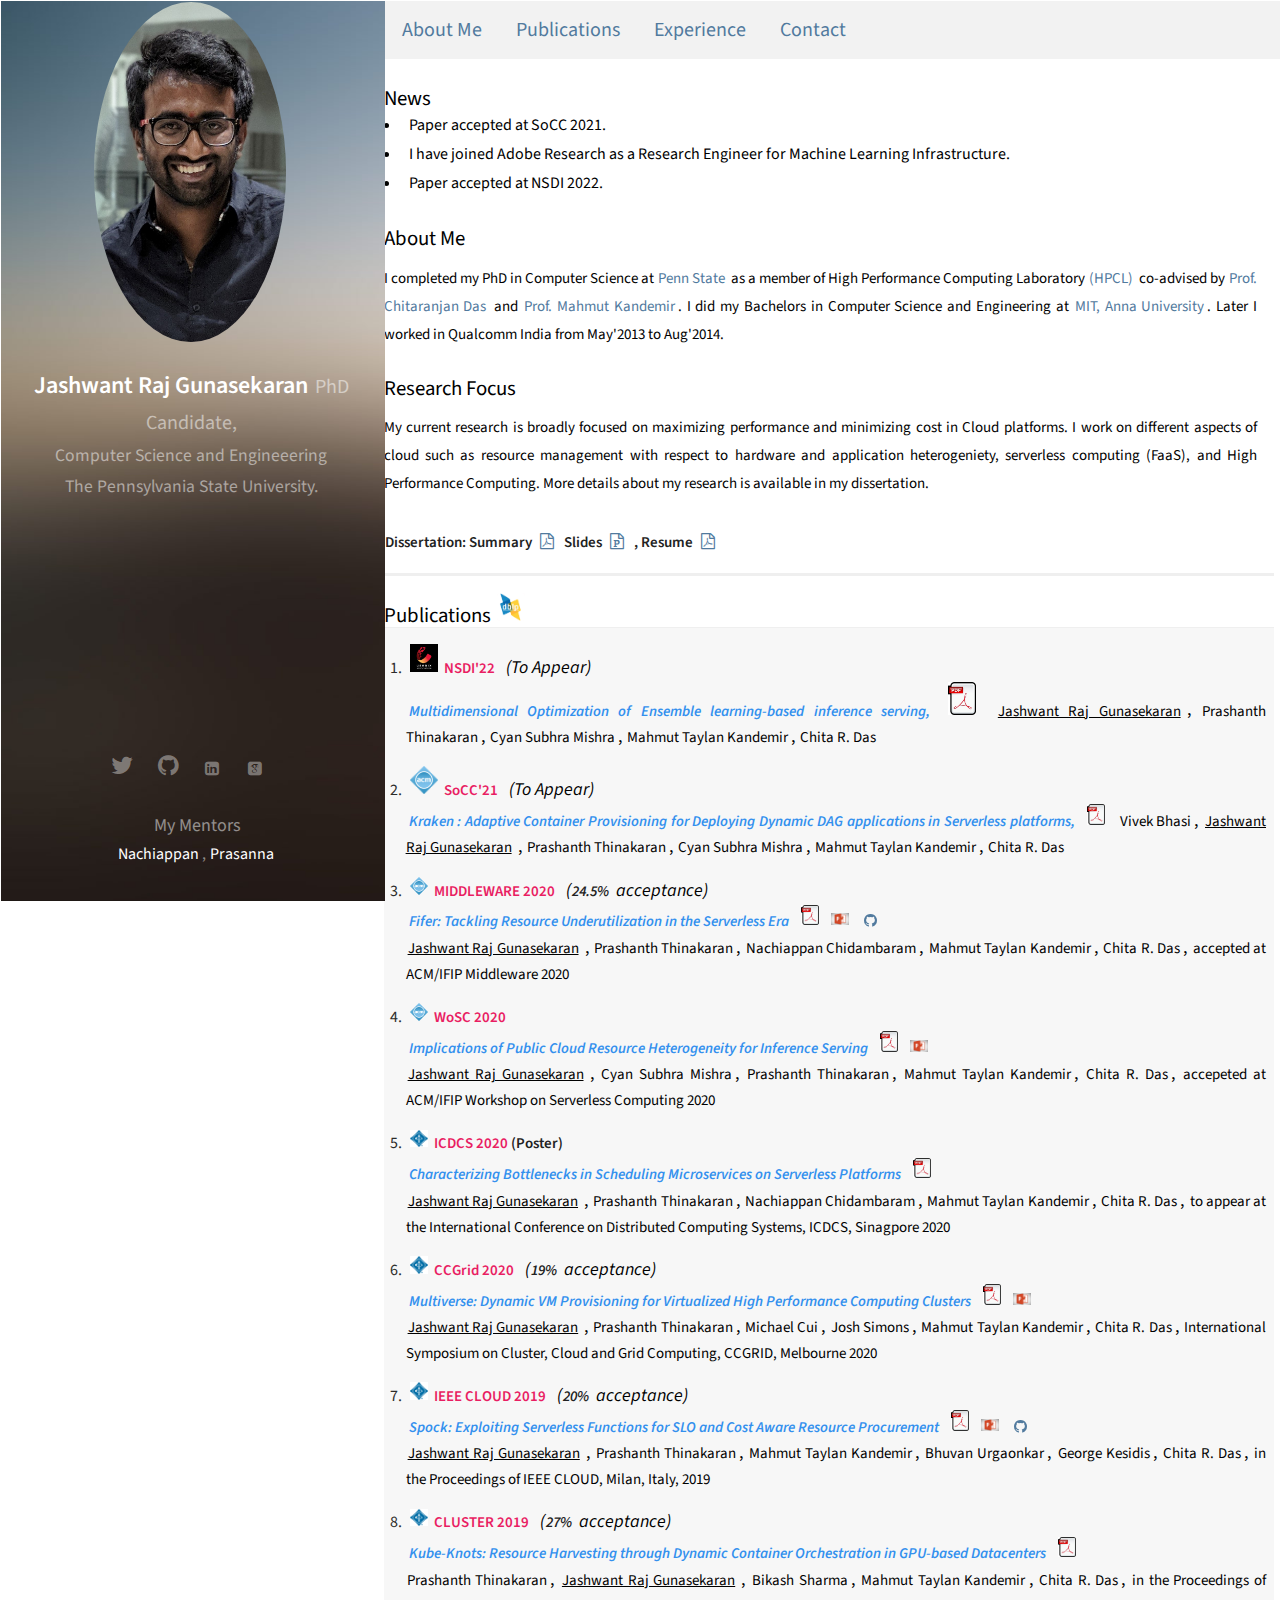
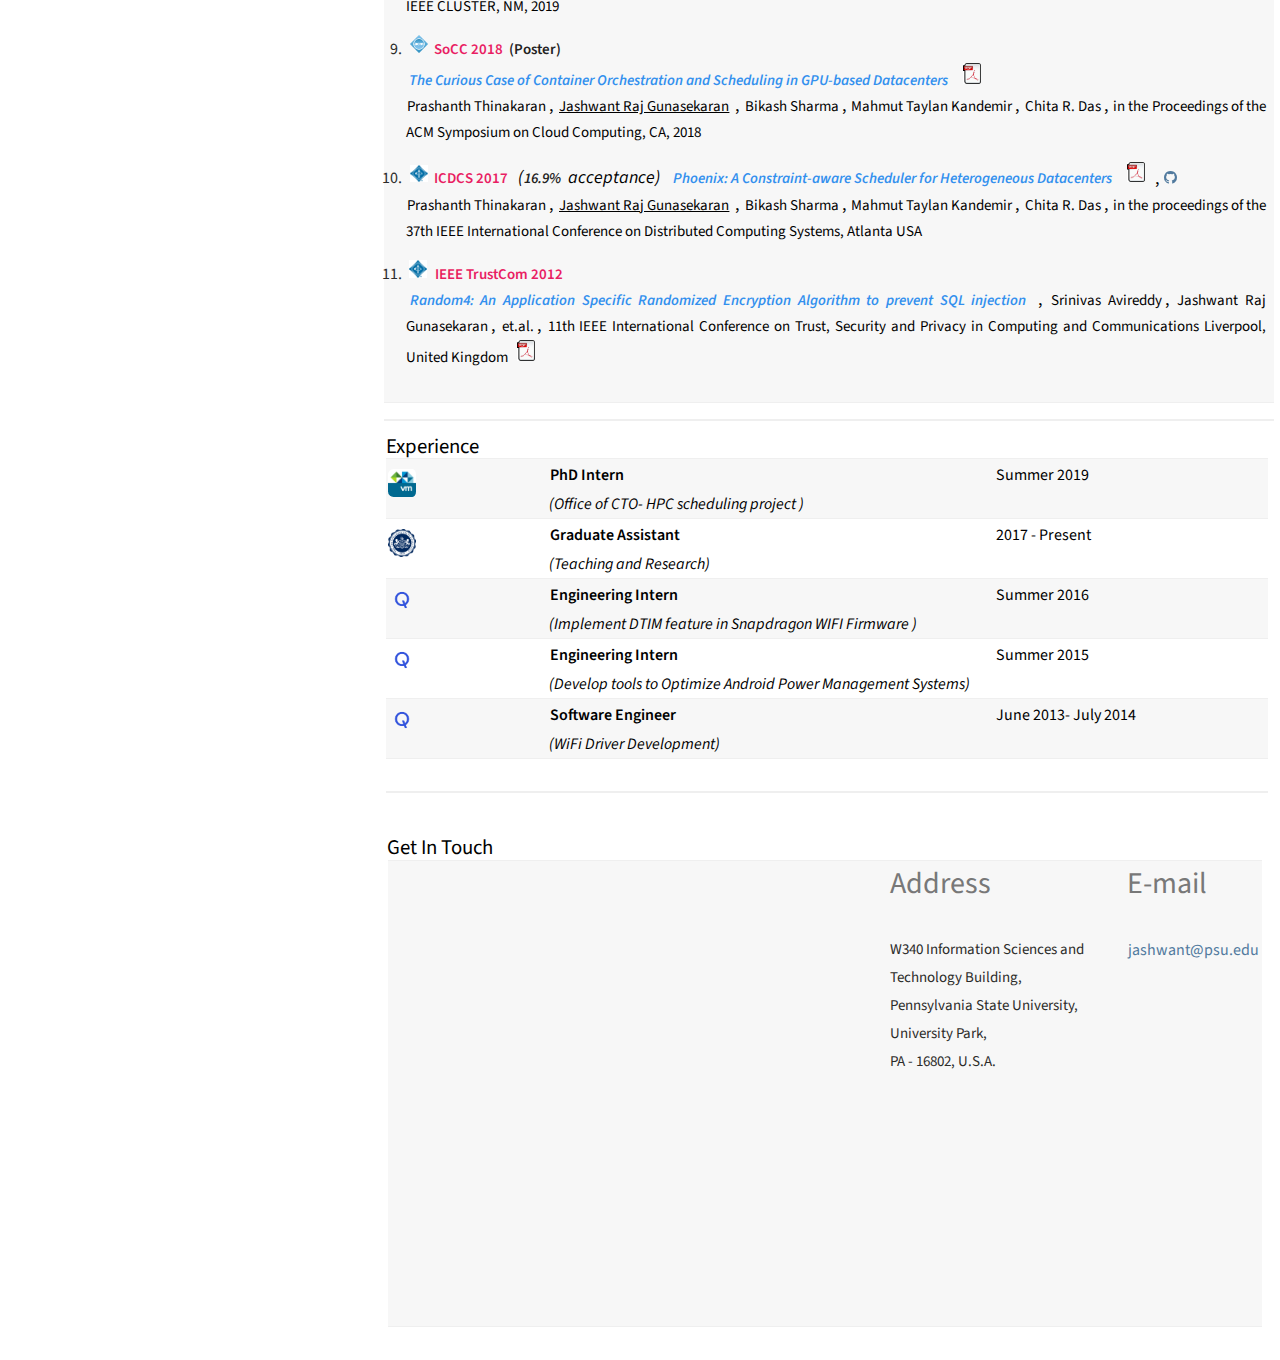
==== commit 179ac626: "Update index.html" ====
--- a/index.html
+++ b/index.html
@@ -116,9 +116,9 @@
 					<br><br><br>
                                         <h2>News</h2>
                                         <ul>
-                                         <li><font align="justify" color="black"> Paper accepted at <b>SoCC</b> 2021.</font></li>
-					 <li><font align="justify" color="black"> I have joined <b>Adobe Research as a Research Engineer for Machine Learning Infrastructure. </b></font></li>
-                                         <li><font align="justify" color="black"> Paper accepted at <b>NSDI</b> 2022.</font></li>
+                                         <li><font align="justify" color="black"> Paper accepted at SoCC 2021.</font></li>
+					 <li><font align="justify" color="black"> I have joined Adobe Research as a Research Engineer for Machine Learning Infrastructure. </font></li>
+                                         <li><font align="justify" color="black"> Paper accepted at NSDI 2022.</font></li>
                                        </ul>
 					<h2>About Me</h2>
 					<p link="black" align="justify">I completed my PhD in Computer Science at <a target="_blank" href =http://www.eecs.psu.edu/students/undergraduate/Computer-Science.aspx> Penn State </a>as a member of High Performance Computing Laboratory<a href="http://www.cse.psu.edu/hpcl/"target="_blank"> (HPCL) </a> co-advised by  <a href="http://www.cse.psu.edu/hpcl/das.html"target="_blank">Prof. Chitaranjan Das</a> and <a href="http://www.cse.psu.edu/~kandemir/"target="_blank">Prof. Mahmut Kandemir</a>. I did my Bachelors in Computer Science and Engineering at <a href="http://www.mitindia.edu/en/"target="_blank">MIT, Anna University</a>. Later I worked in Qualcomm India from May'2013 to Aug'2014. </p>
@@ -152,8 +152,8 @@
             <td>
         <ol>
 		<li>                  <div id="publications" class='pub-entry'>
-                <span class ='year'><b><a target=_blank" href="https://www.usenix.org/conference/nsdi22"><img src="images/usenix.jpeg" alt=""        width="30" ><font color="e91e63"> NSDI'22</font></a></b><i> (To Appear)</i> </span></br>
-                  <span class='title'><i><b><font color="3390EE"> Multidimensional Optimization of Ensemble learning-based inference serving,</b> </i></font><a href="https://www.usenix.org/conference/nsdi22/presentation/gunasekaran" target="_blank"><img src="images/usenix.jpeg" alt=""        width="30" ></a></span>
+                <span class ='year'><b><a target=_blank" href="https://www.usenix.org/conference/nsdi22/presentation/gunasekaran" target="_blank"><img src="images/usenix.jpeg" alt=""        width="30" ><font color="e91e63"> NSDI'22</font></a></b><i> (To Appear)</i> </span></br>
+                  <span class='title'><i><b><font color="3390EE"> Multidimensional Optimization of Ensemble learning-based inference serving,</b> </i></font><a href="https://arxiv.org/pdf/2106.05345.pdf" target="_blank"><img src="images/pdf.jpg" alt=""width="30" ></a></span>
                   <!--span class='author'><font color="e91e63"> (Under Revision- NSDI)</font>  </span></br-->
                                    <span class='author'><u>Jashwant Raj Gunasekaran</u></span>,
                                    <span class='author'>Prashanth Thinakaran</span>,
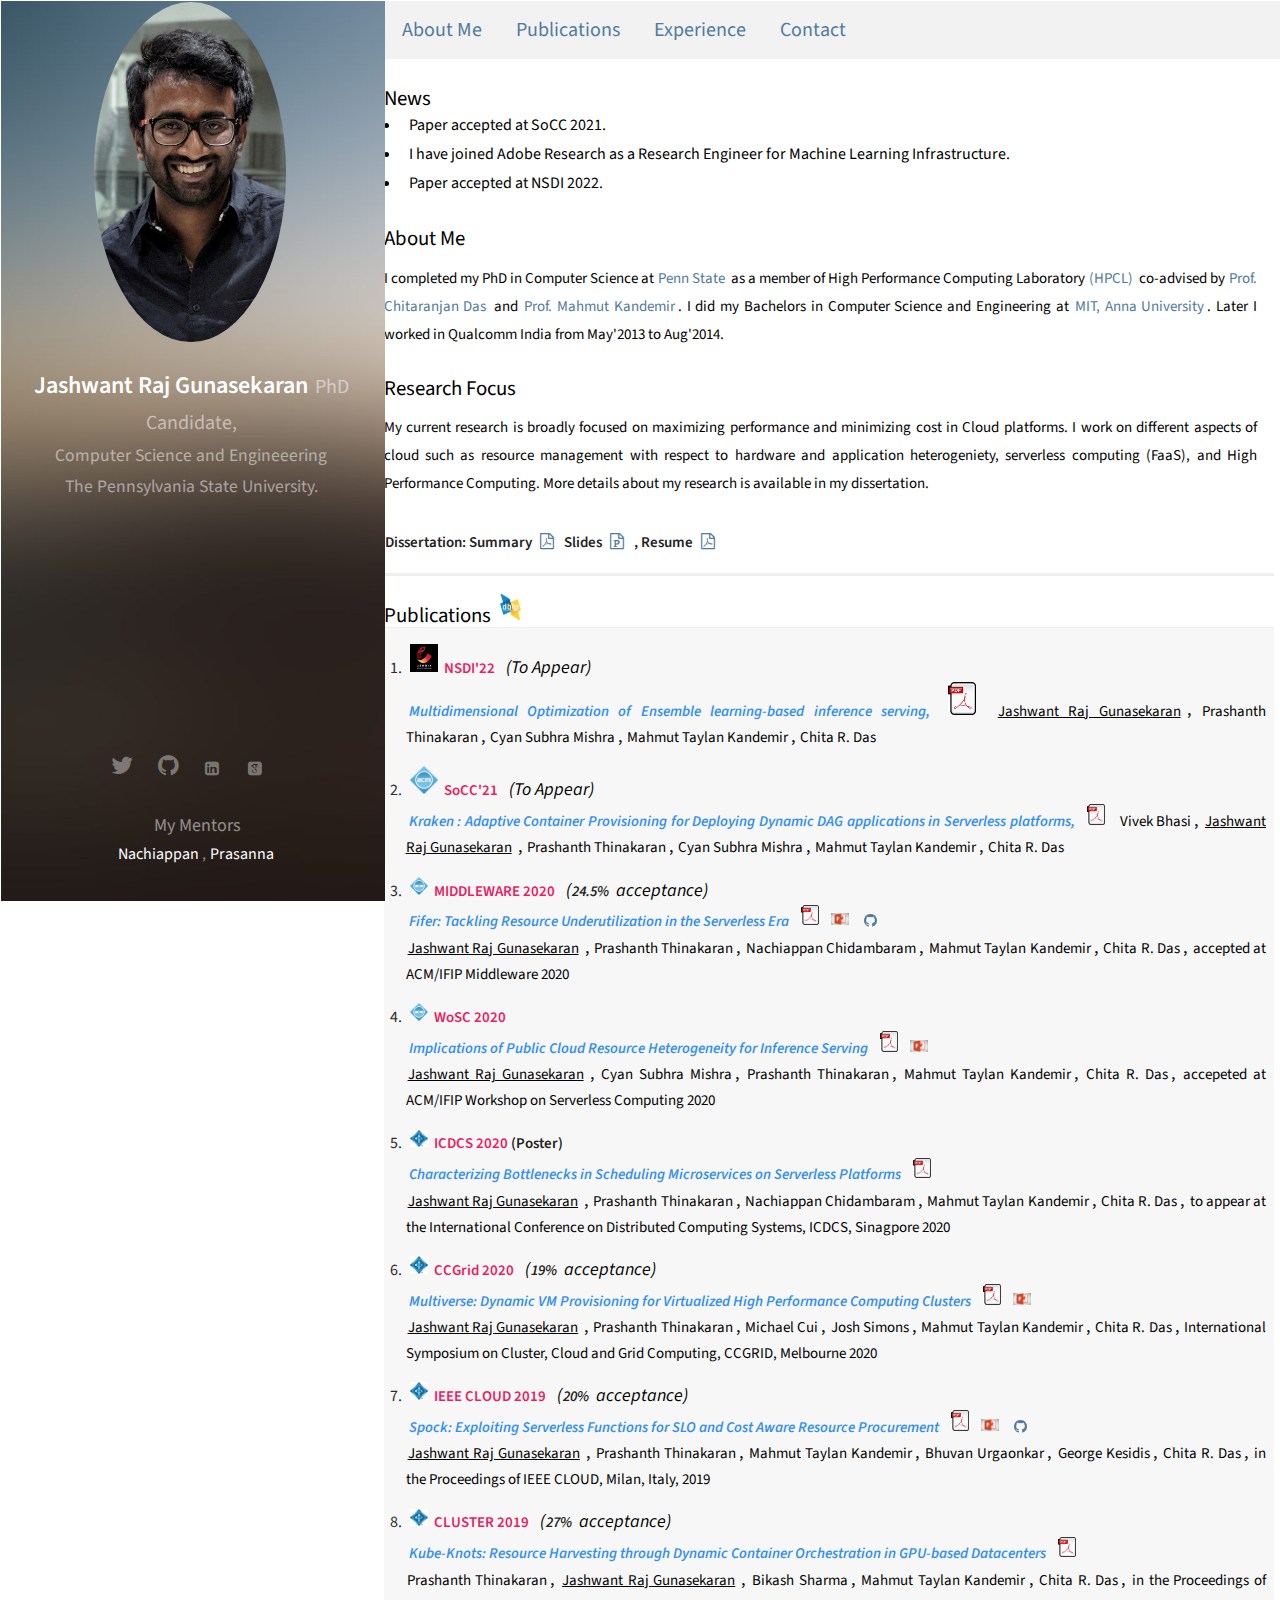
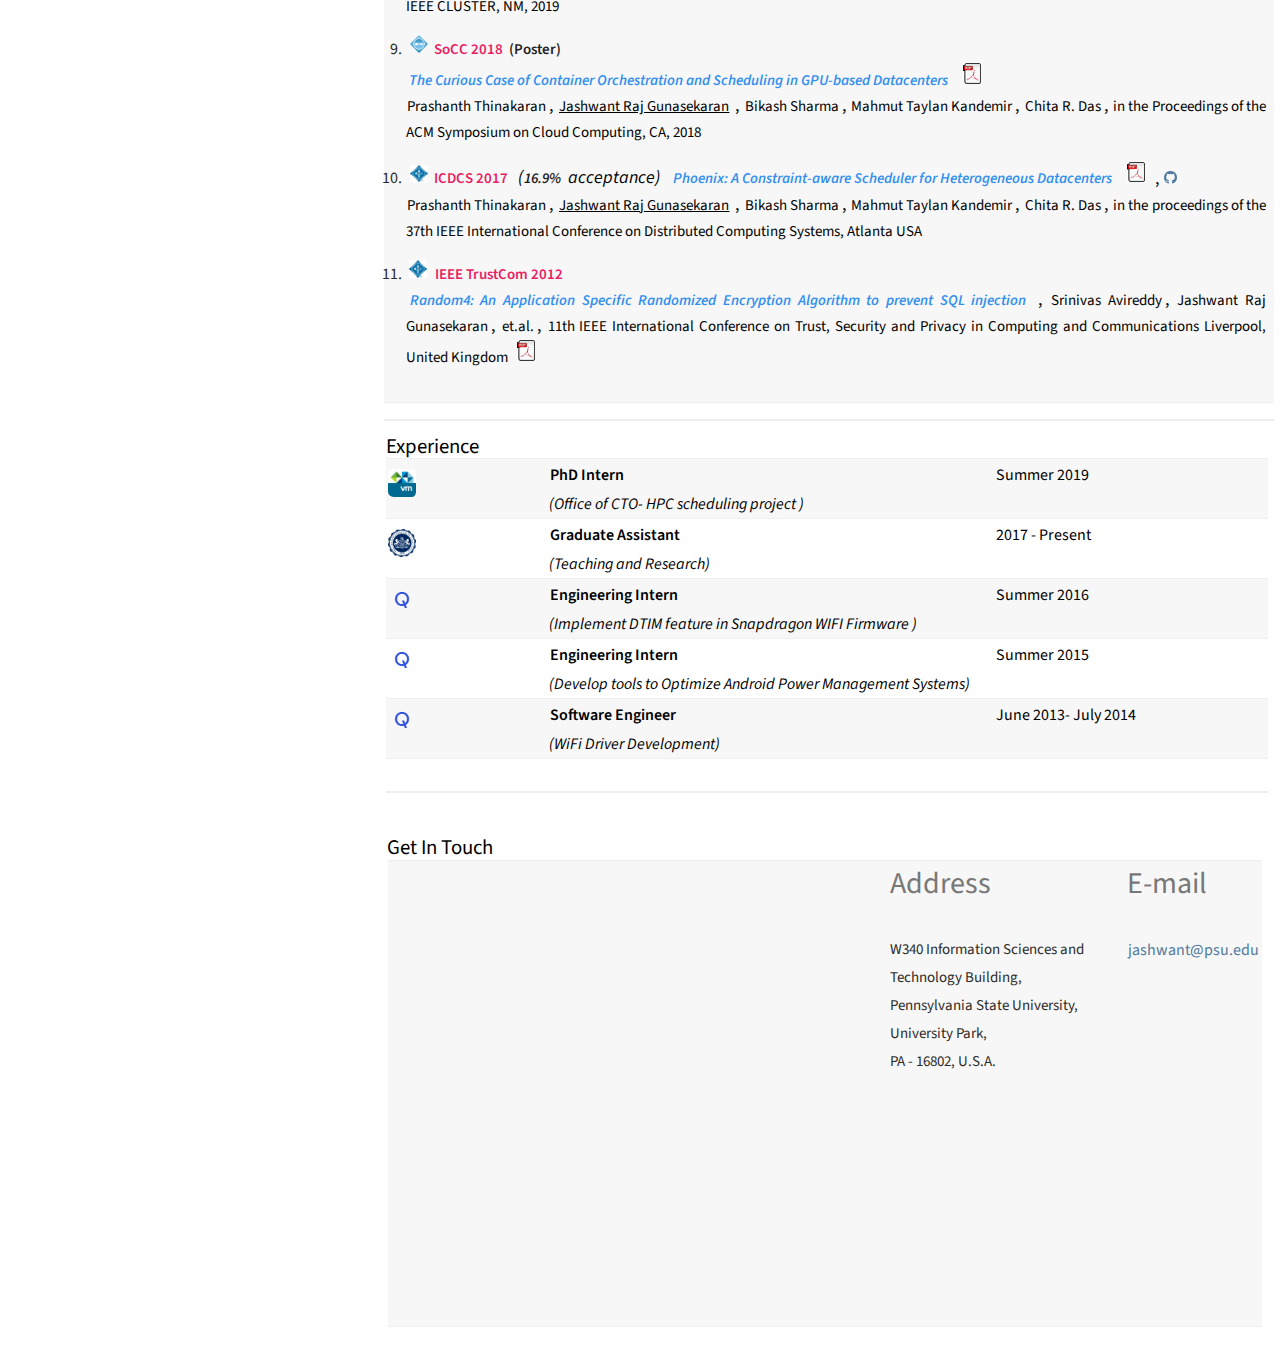
==== commit 348e931b: "Update index.html" ====
--- a/index.html
+++ b/index.html
@@ -167,7 +167,7 @@
     </li>					
             <li>                  <div id="publications" class='pub-entry'>
                 <span class ='year'><b><a target=_blank" href="https://acmsocc.org/2021/"><img src="images/ACMLogo.png" alt=""        width="30" ><font color="e91e63"> SoCC'21</font></a></b><i> (To Appear)</i> </span></br>
-                  <span class='title'><i><b><font color="3390EE"> Kraken : Adaptive Container Provisioning for Deploying Dynamic DAG applications in Serverless platforms,</b> </i></font><a href="assets/files/kraken.pdf" target="_blank"><img src="images/pdf.jpg" alt="" width="20" ></a></span>
+                  <span class='title'><i><b><font color="3390EE"> Kraken : Adaptive Container Provisioning for Deploying Dynamic DAG applications in Serverless platforms,</b> </i></font><a href="assets/files/socc2021-paper200.pdf" target="_blank"><img src="images/pdf.jpg" alt="" width="20" ></a></span>
                   <!--span class='author'><font color="e91e63"></font>  </span></br-->
 				   <span class='author'>Vivek Bhasi</span>,
                                    <span class='author'><u>Jashwant Raj Gunasekaran</u></span>,
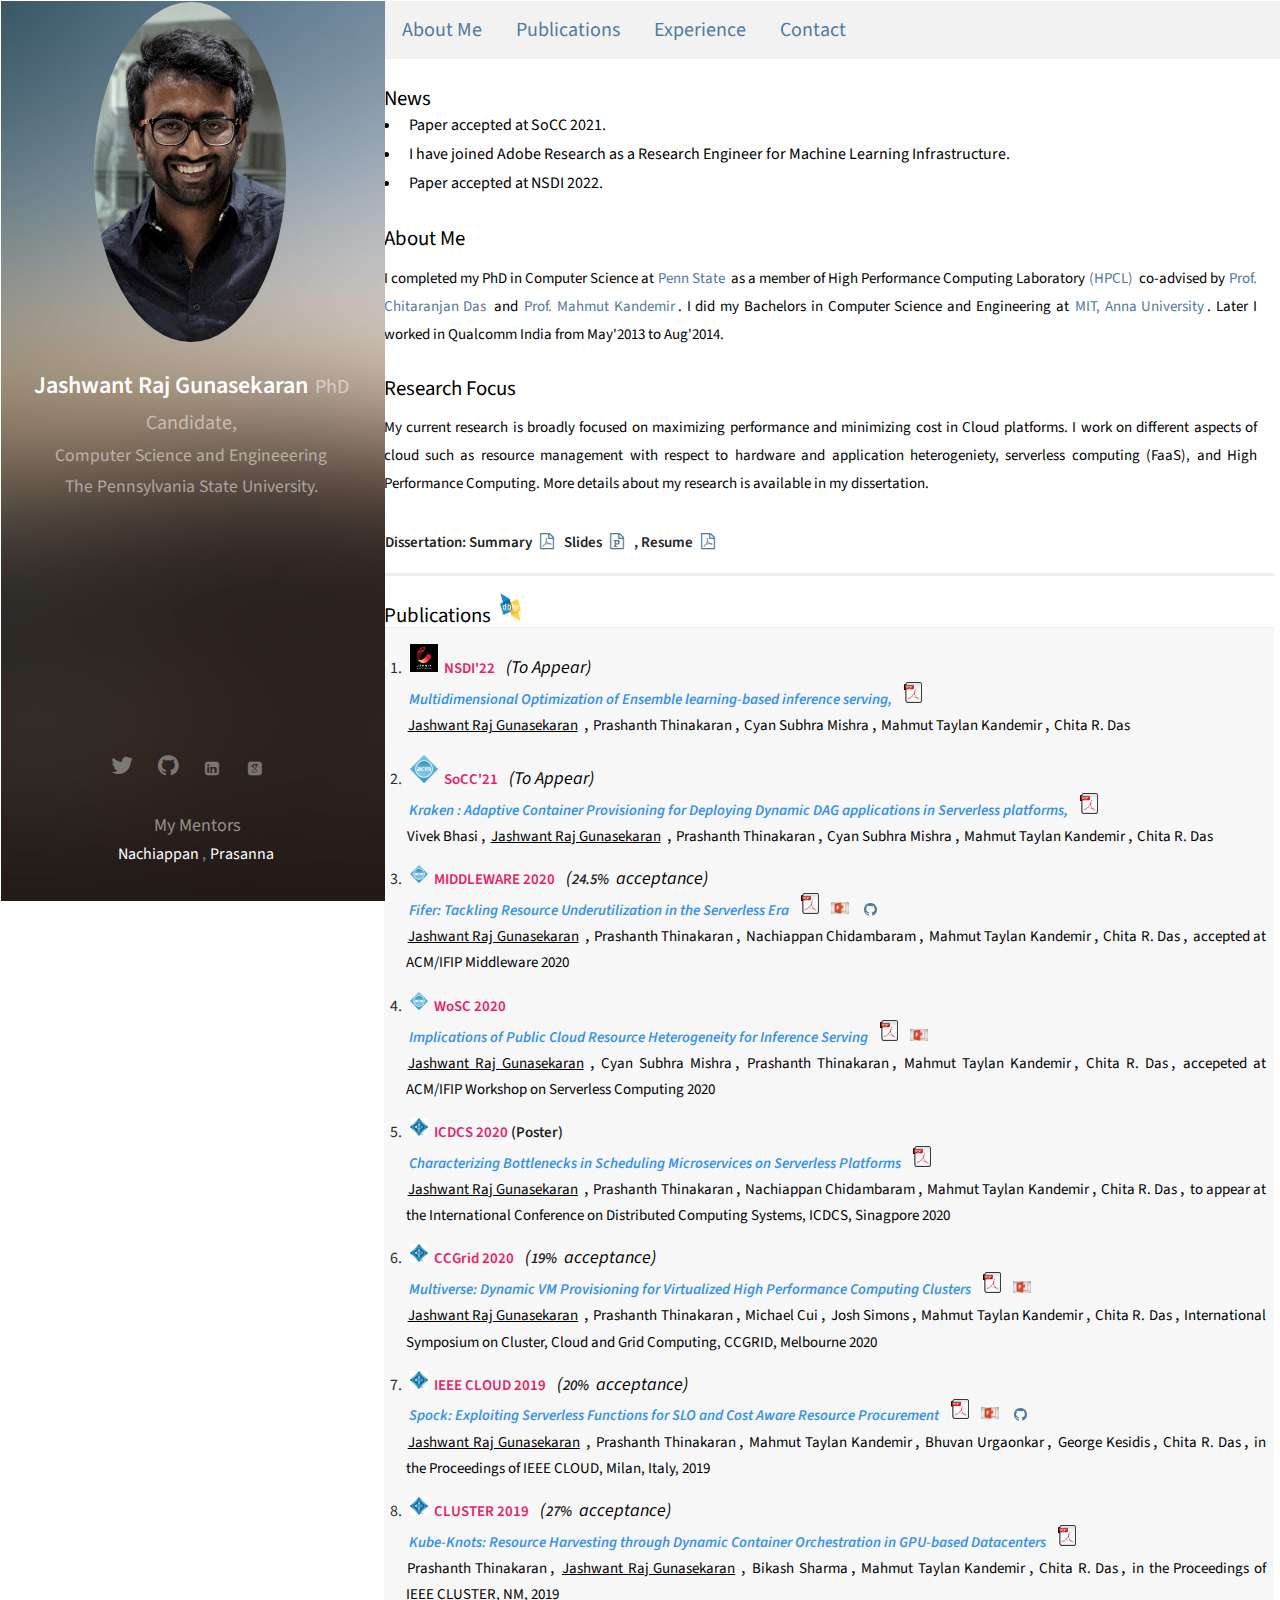
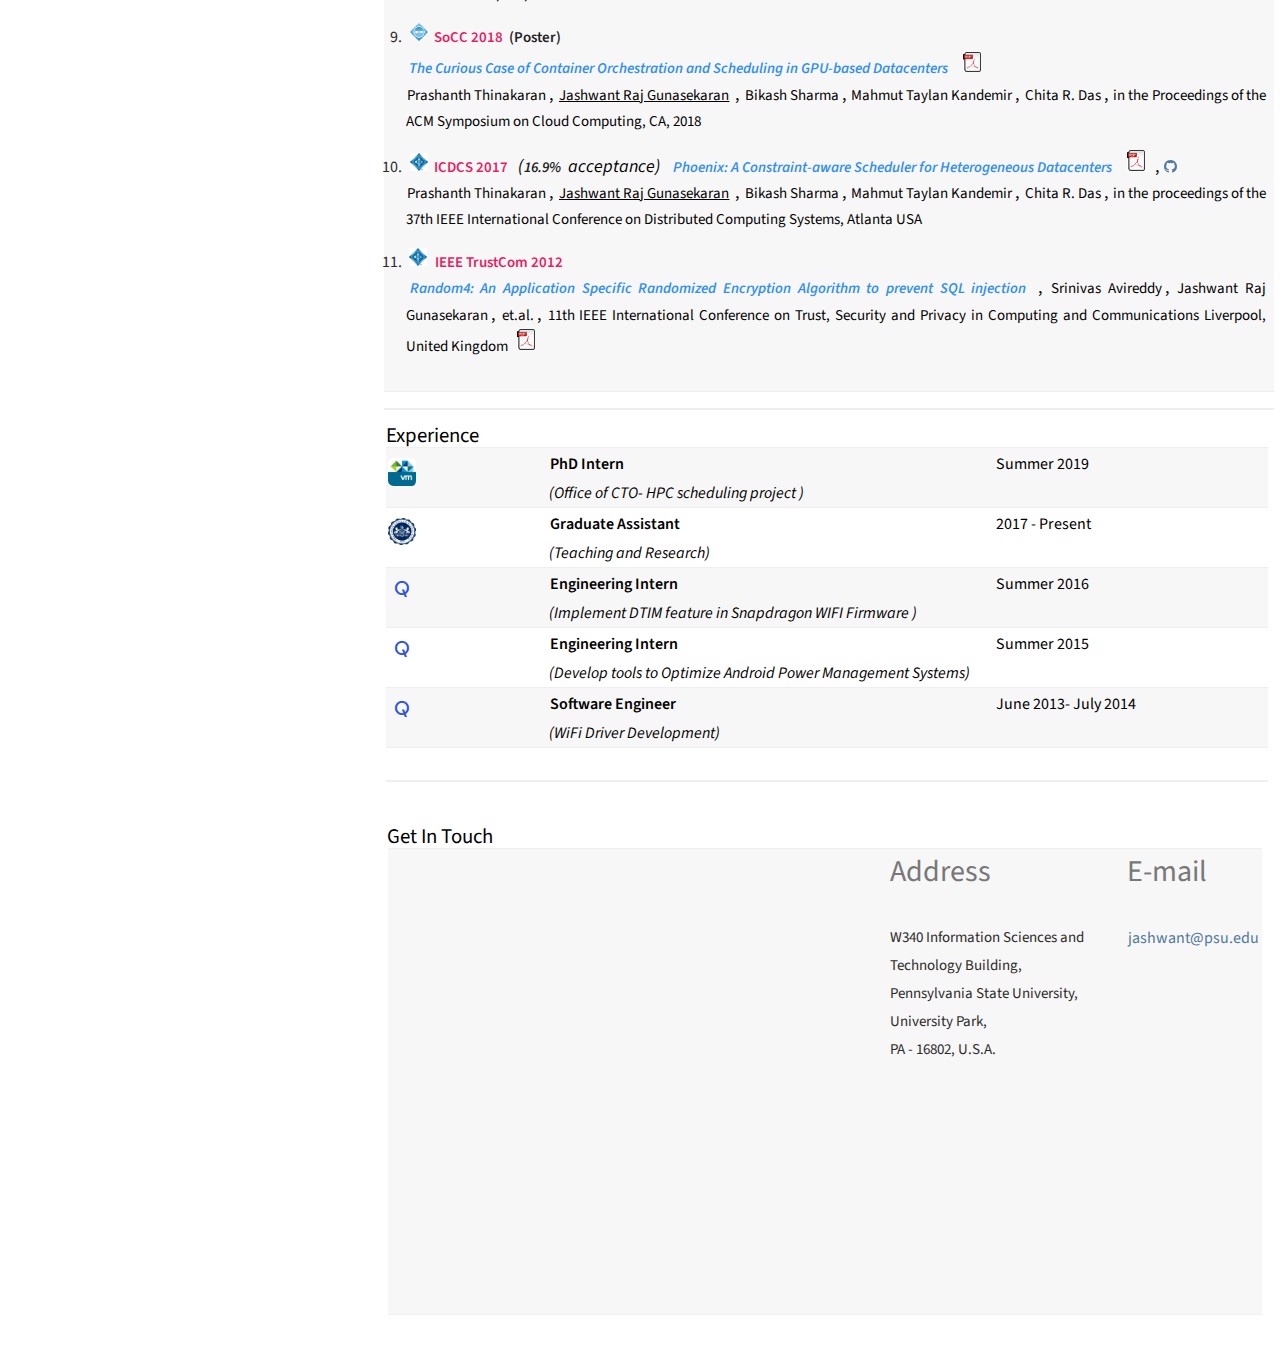
==== commit 3f4b5300: "Update index.html" ====
--- a/index.html
+++ b/index.html
@@ -153,8 +153,8 @@
         <ol>
 		<li>                  <div id="publications" class='pub-entry'>
                 <span class ='year'><b><a target=_blank" href="https://www.usenix.org/conference/nsdi22/presentation/gunasekaran" target="_blank"><img src="images/usenix.jpeg" alt=""        width="30" ><font color="e91e63"> NSDI'22</font></a></b><i> (To Appear)</i> </span></br>
-                  <span class='title'><i><b><font color="3390EE"> Multidimensional Optimization of Ensemble learning-based inference serving,</b> </i></font><a href="https://arxiv.org/pdf/2106.05345.pdf" target="_blank"><img src="images/pdf.jpg" alt=""width="30" ></a></span>
-                  <!--span class='author'><font color="e91e63"> (Under Revision- NSDI)</font>  </span></br-->
+                  <span class='title'><i><b><font color="3390EE"> Multidimensional Optimization of Ensemble learning-based inference serving,</b> </i></font><a href="https://arxiv.org/pdf/2106.05345.pdf" target="_blank"><img src="images/pdf.jpg" alt=""width="20" ></a></span>
+                  <!--span class='author'><font color="e91e63"> (Under Revision- NSDI)</font>  </span--></br>
                                    <span class='author'><u>Jashwant Raj Gunasekaran</u></span>,
                                    <span class='author'>Prashanth Thinakaran</span>,
                                    <span class='author'>Cyan Subhra Mishra</span>,
@@ -168,7 +168,7 @@
             <li>                  <div id="publications" class='pub-entry'>
                 <span class ='year'><b><a target=_blank" href="https://acmsocc.org/2021/"><img src="images/ACMLogo.png" alt=""        width="30" ><font color="e91e63"> SoCC'21</font></a></b><i> (To Appear)</i> </span></br>
                   <span class='title'><i><b><font color="3390EE"> Kraken : Adaptive Container Provisioning for Deploying Dynamic DAG applications in Serverless platforms,</b> </i></font><a href="assets/files/socc2021-paper200.pdf" target="_blank"><img src="images/pdf.jpg" alt="" width="20" ></a></span>
-                  <!--span class='author'><font color="e91e63"></font>  </span></br-->
+                  <!--span class='author'><font color="e91e63"></font>  </span--></br>
 				   <span class='author'>Vivek Bhasi</span>,
                                    <span class='author'><u>Jashwant Raj Gunasekaran</u></span>,
                                    <span class='author'>Prashanth Thinakaran</span>,
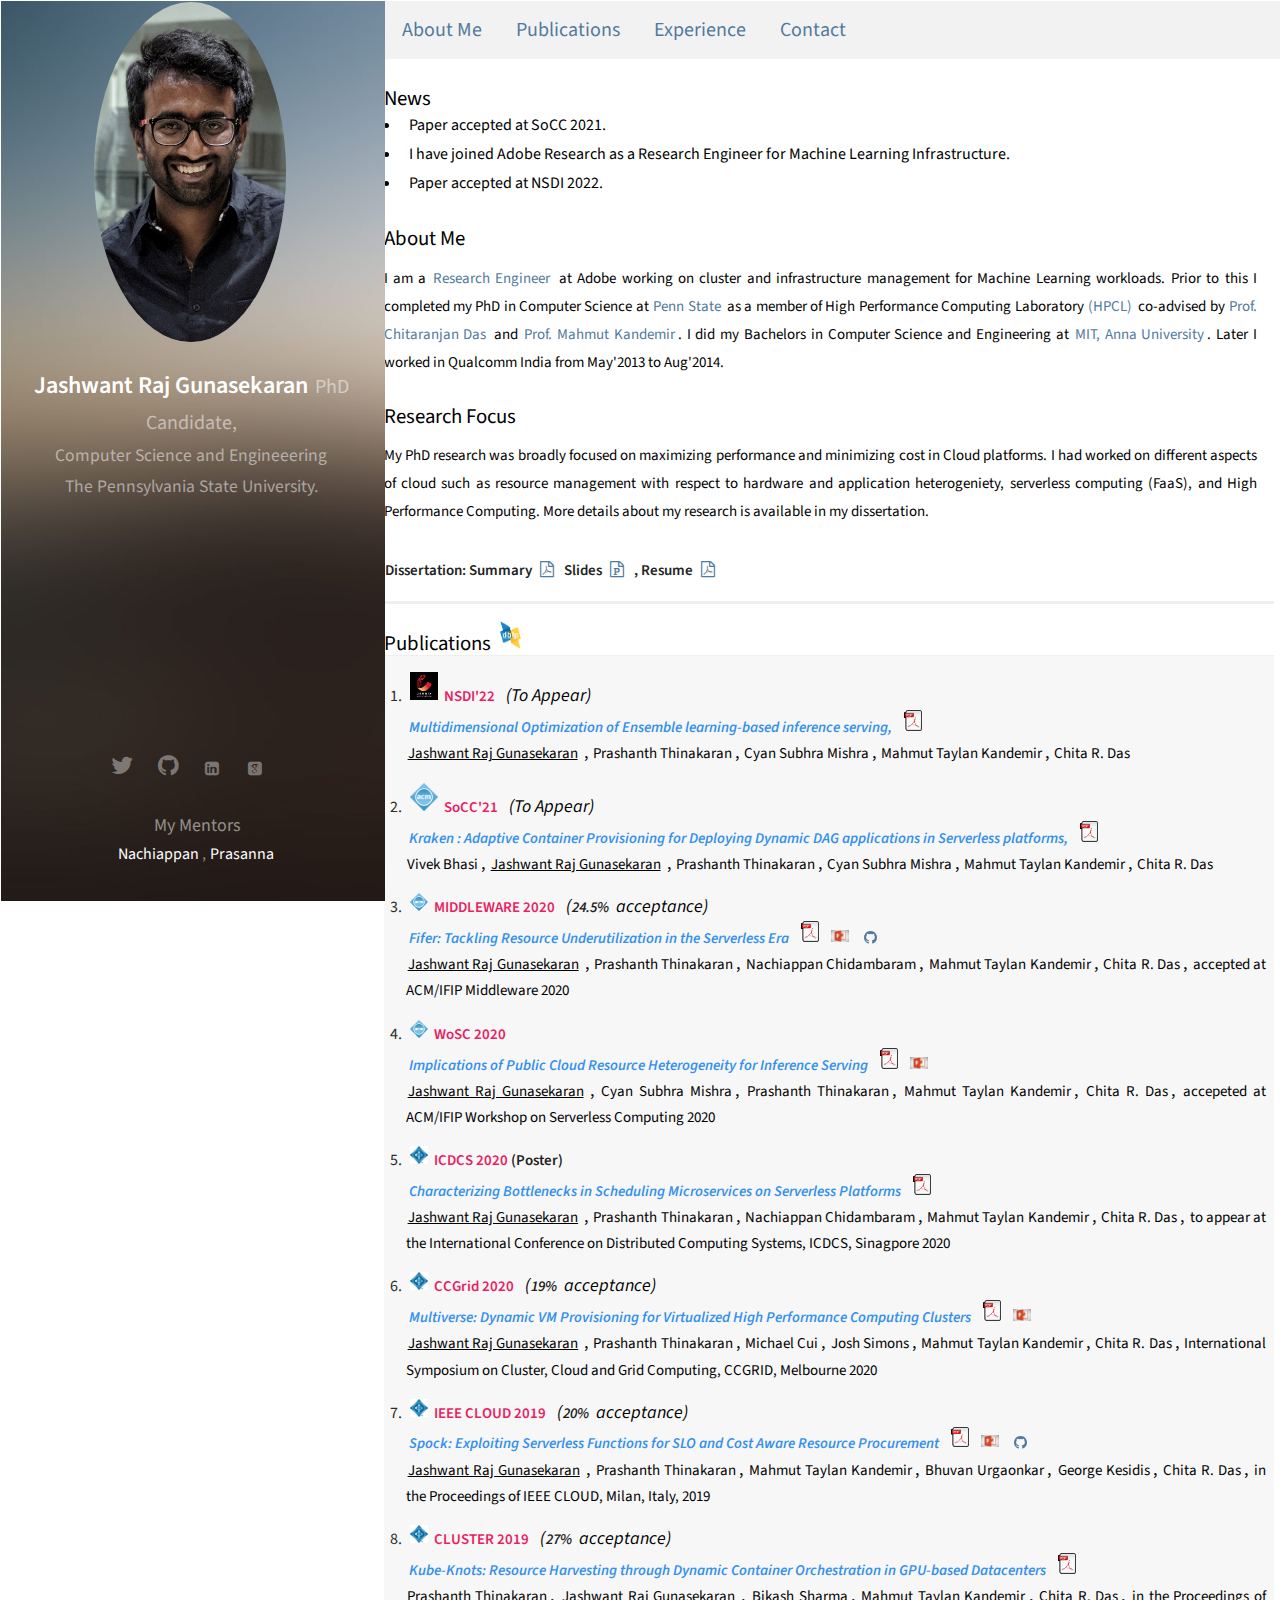
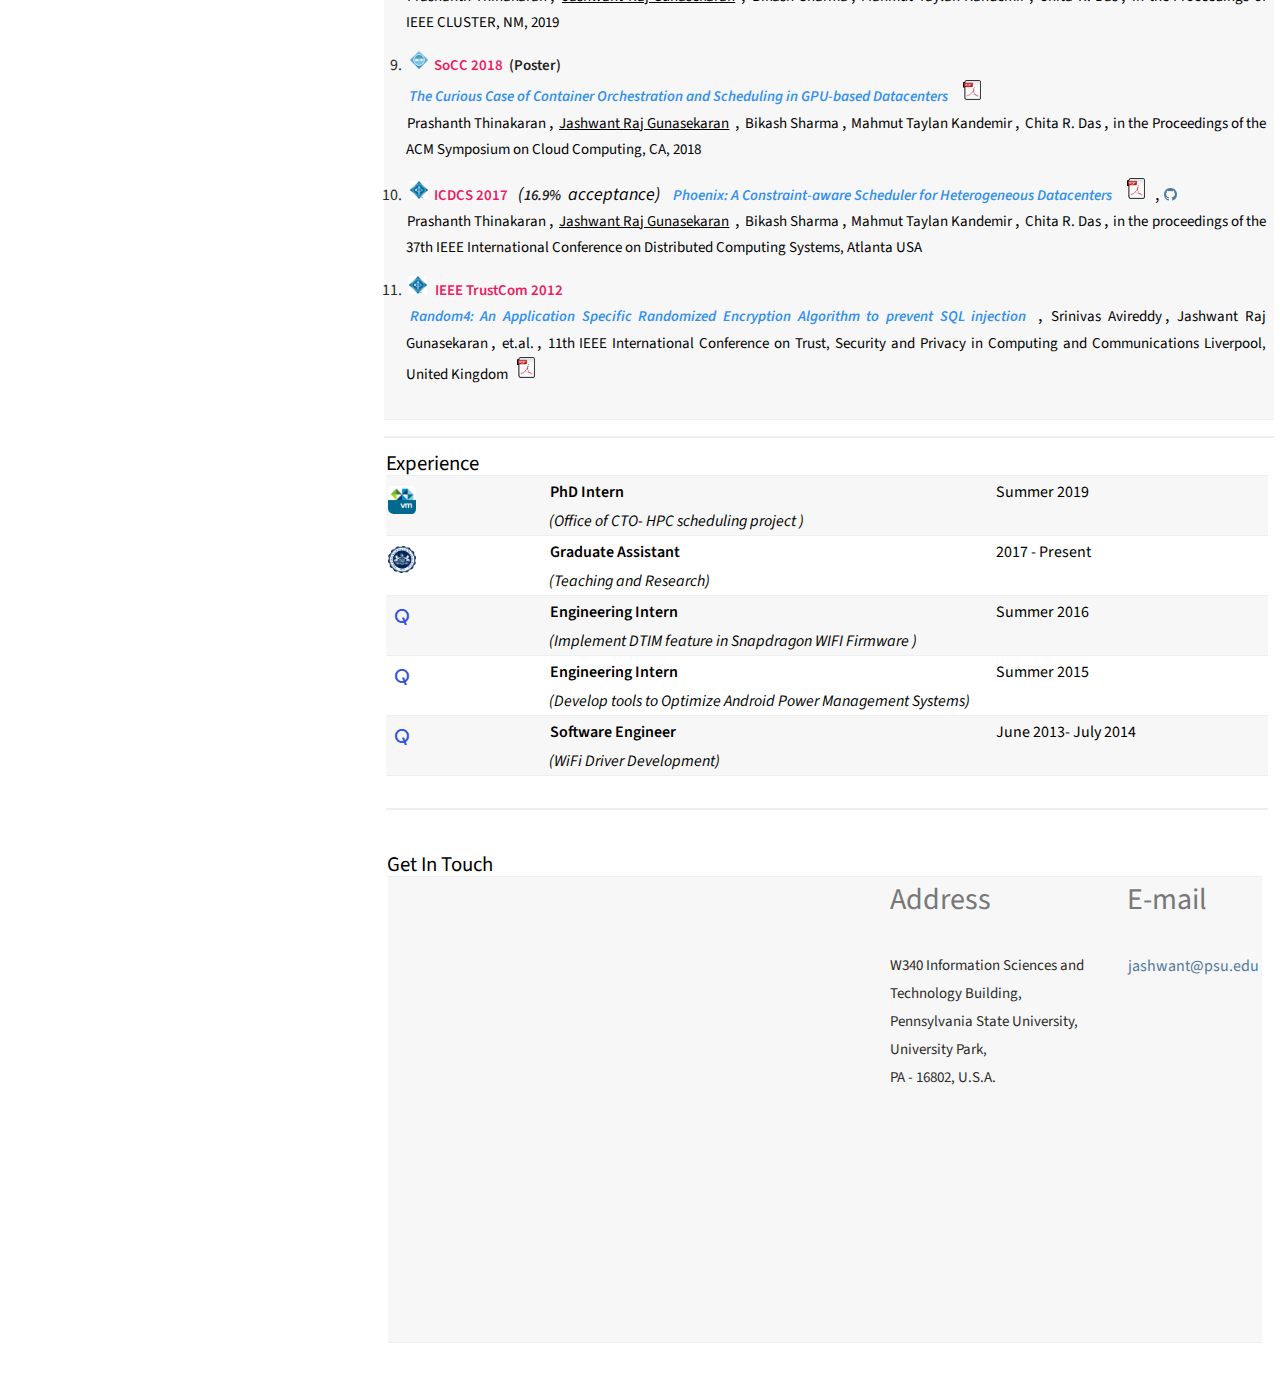
==== commit be42a3de: "Update index.html" ====
--- a/index.html
+++ b/index.html
@@ -121,10 +121,10 @@
                                          <li><font align="justify" color="black"> Paper accepted at NSDI 2022.</font></li>
                                        </ul>
 					<h2>About Me</h2>
-					<p link="black" align="justify">I completed my PhD in Computer Science at <a target="_blank" href =http://www.eecs.psu.edu/students/undergraduate/Computer-Science.aspx> Penn State </a>as a member of High Performance Computing Laboratory<a href="http://www.cse.psu.edu/hpcl/"target="_blank"> (HPCL) </a> co-advised by  <a href="http://www.cse.psu.edu/hpcl/das.html"target="_blank">Prof. Chitaranjan Das</a> and <a href="http://www.cse.psu.edu/~kandemir/"target="_blank">Prof. Mahmut Kandemir</a>. I did my Bachelors in Computer Science and Engineering at <a href="http://www.mitindia.edu/en/"target="_blank">MIT, Anna University</a>. Later I worked in Qualcomm India from May'2013 to Aug'2014. </p>
+					<p link="black" align="justify">I am a <a href="https://research.adobe.com/person/jashwant/" target="_blank">Research Engineer </a>at Adobe working on cluster and infrastructure management for Machine Learning workloads. Prior to this I completed my PhD in Computer Science at <a target="_blank" href =http://www.eecs.psu.edu/students/undergraduate/Computer-Science.aspx> Penn State </a>as a member of High Performance Computing Laboratory<a href="http://www.cse.psu.edu/hpcl/"target="_blank"> (HPCL) </a> co-advised by  <a href="http://www.cse.psu.edu/hpcl/das.html"target="_blank">Prof. Chitaranjan Das</a> and <a href="http://www.cse.psu.edu/~kandemir/"target="_blank">Prof. Mahmut Kandemir</a>. I did my Bachelors in Computer Science and Engineering at <a href="http://www.mitindia.edu/en/"target="_blank">MIT, Anna University</a>. Later I worked in Qualcomm India from May'2013 to Aug'2014. </p>
 <h2> Research Focus </h2>
-<p link="black" align="justify" color="black">My current research is broadly focused on maximizing performance and minimizing cost in Cloud platforms. I work on different aspects of cloud such as resource management with respect to hardware and application heterogeniety, serverless computing (FaaS), and High Performance Computing. More details about my research is available in my dissertation.</p>
-<b>Dissertation: Summary</b> <a href="assets/files/middleware-dw.pdf" target="_blank"><font color="blue"></font><i class="fa fa-file-pdf-o"></i></a> <b>Slides </b><a href="assets/files/dissertation-slides.pdf" target="_blank"><font color="blue"></font><i class="fa fa-file-powerpoint-o"></i></a> <b> , Resume </b><a href="assets/files/Jashwant_Gunasekaran_CV.pdf" target="_blank"><font color="blue"></font><i class="fa fa-file-pdf-o"></i></a>   
+<p link="black" align="justify" color="black">My PhD research was broadly focused on maximizing performance and minimizing cost in Cloud platforms. I had worked on different aspects of cloud such as resource management with respect to hardware and application heterogeniety, serverless computing (FaaS), and High Performance Computing. More details about my research is available in my dissertation.</p>
+<b>Dissertation: Summary</b> <a href="assets/files/middleware-dw.pdf" target="_blank"><font color="blue"></font><i class="fa fa-file-pdf-o"></i></a> <b>Slides </b><a href="assets/files/dissertation-slides.pdf" target="_blank"><font color="blue"></font><i class="fa fa-file-powerpoint-o"></i></a><b> , Resume </b><a href="assets/files/Jashwant_Gunasekaran_CV.pdf" target="_blank"><font color="blue"></font><i class="fa fa-file-pdf-o"></i></a>   
 
 
 <script>
@@ -166,7 +166,7 @@
                 </div>
     </li>					
             <li>                  <div id="publications" class='pub-entry'>
-                <span class ='year'><b><a target=_blank" href="https://acmsocc.org/2021/"><img src="images/ACMLogo.png" alt=""        width="30" ><font color="e91e63"> SoCC'21</font></a></b><i> (To Appear)</i> </span></br>
+                <span class ='year'><b><a target=_blank" href="https://acmsocc.org/2021/"><img src="images/ACMLogo.png" alt="" width="30" ><font color="e91e63"> SoCC'21</font></a></b><i> (To Appear)</i> </span></br>
                   <span class='title'><i><b><font color="3390EE"> Kraken : Adaptive Container Provisioning for Deploying Dynamic DAG applications in Serverless platforms,</b> </i></font><a href="assets/files/socc2021-paper200.pdf" target="_blank"><img src="images/pdf.jpg" alt="" width="20" ></a></span>
                   <!--span class='author'><font color="e91e63"></font>  </span--></br>
 				   <span class='author'>Vivek Bhasi</span>,
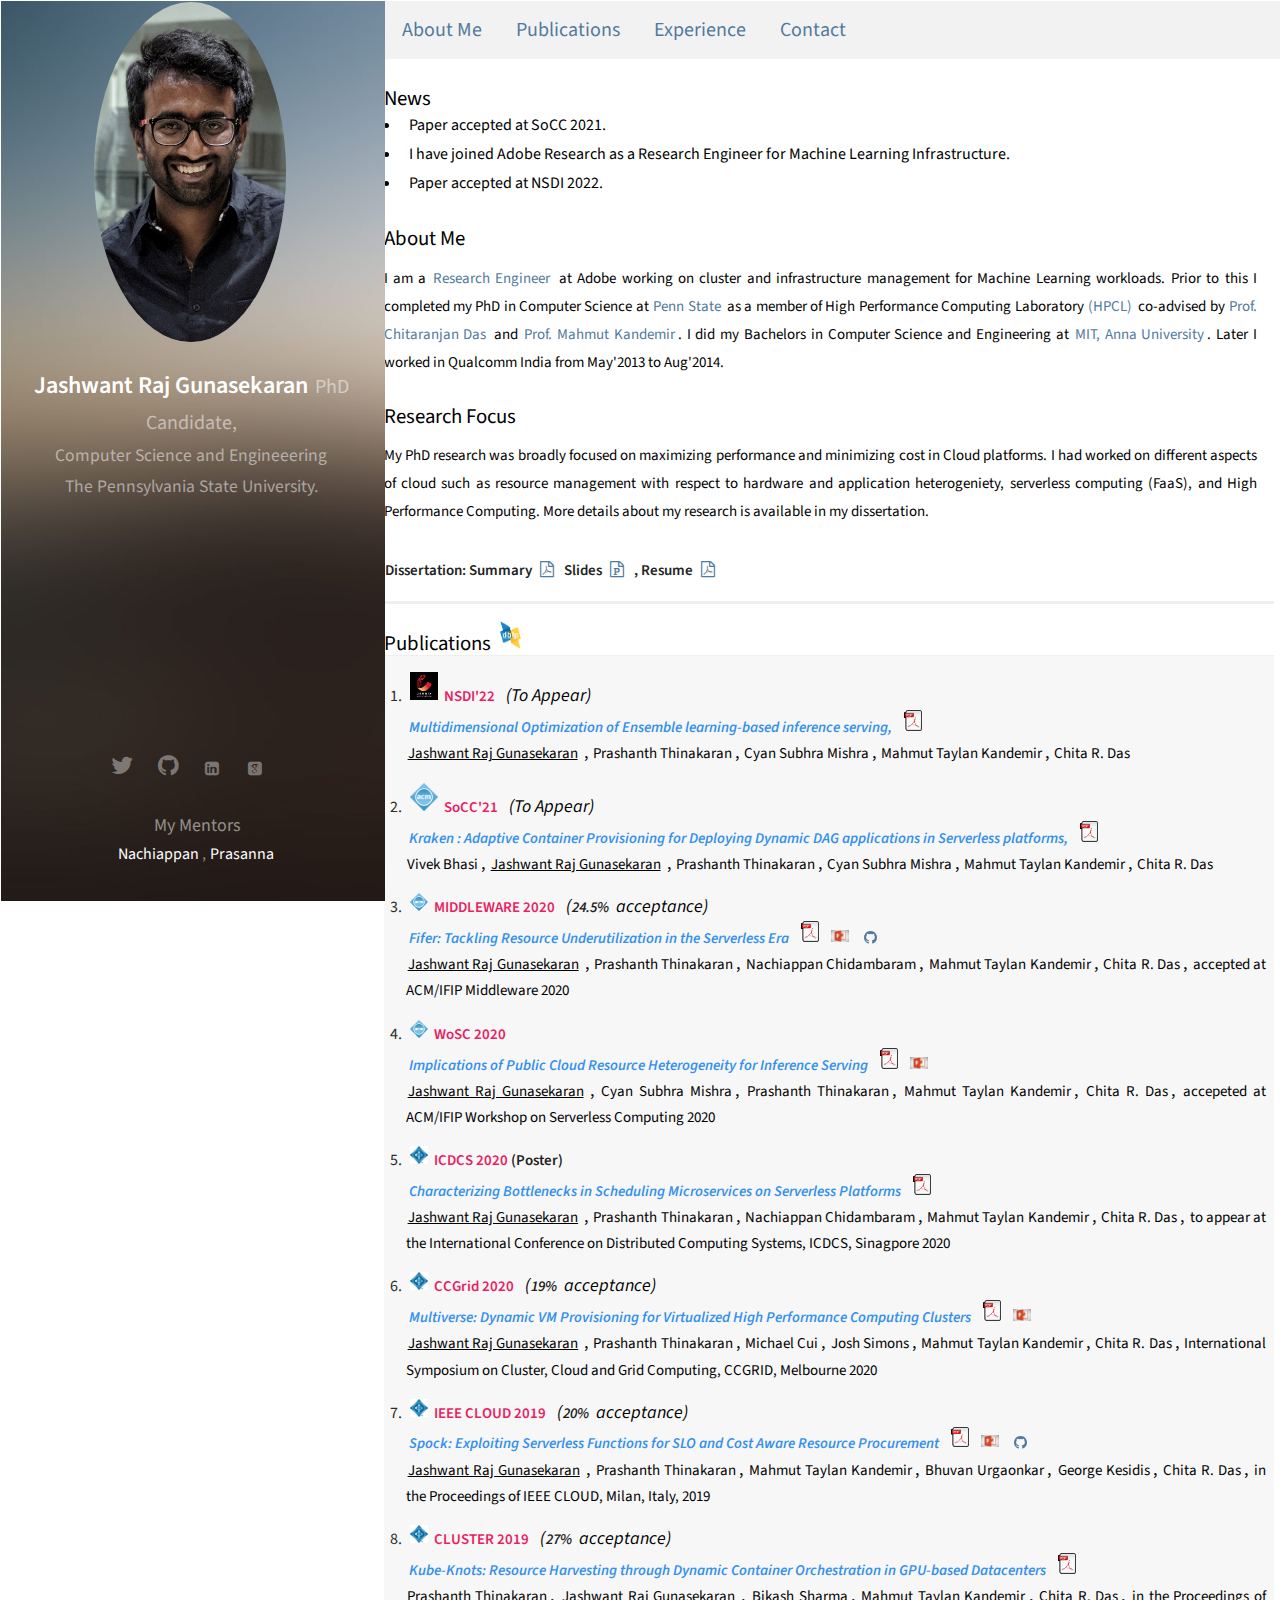
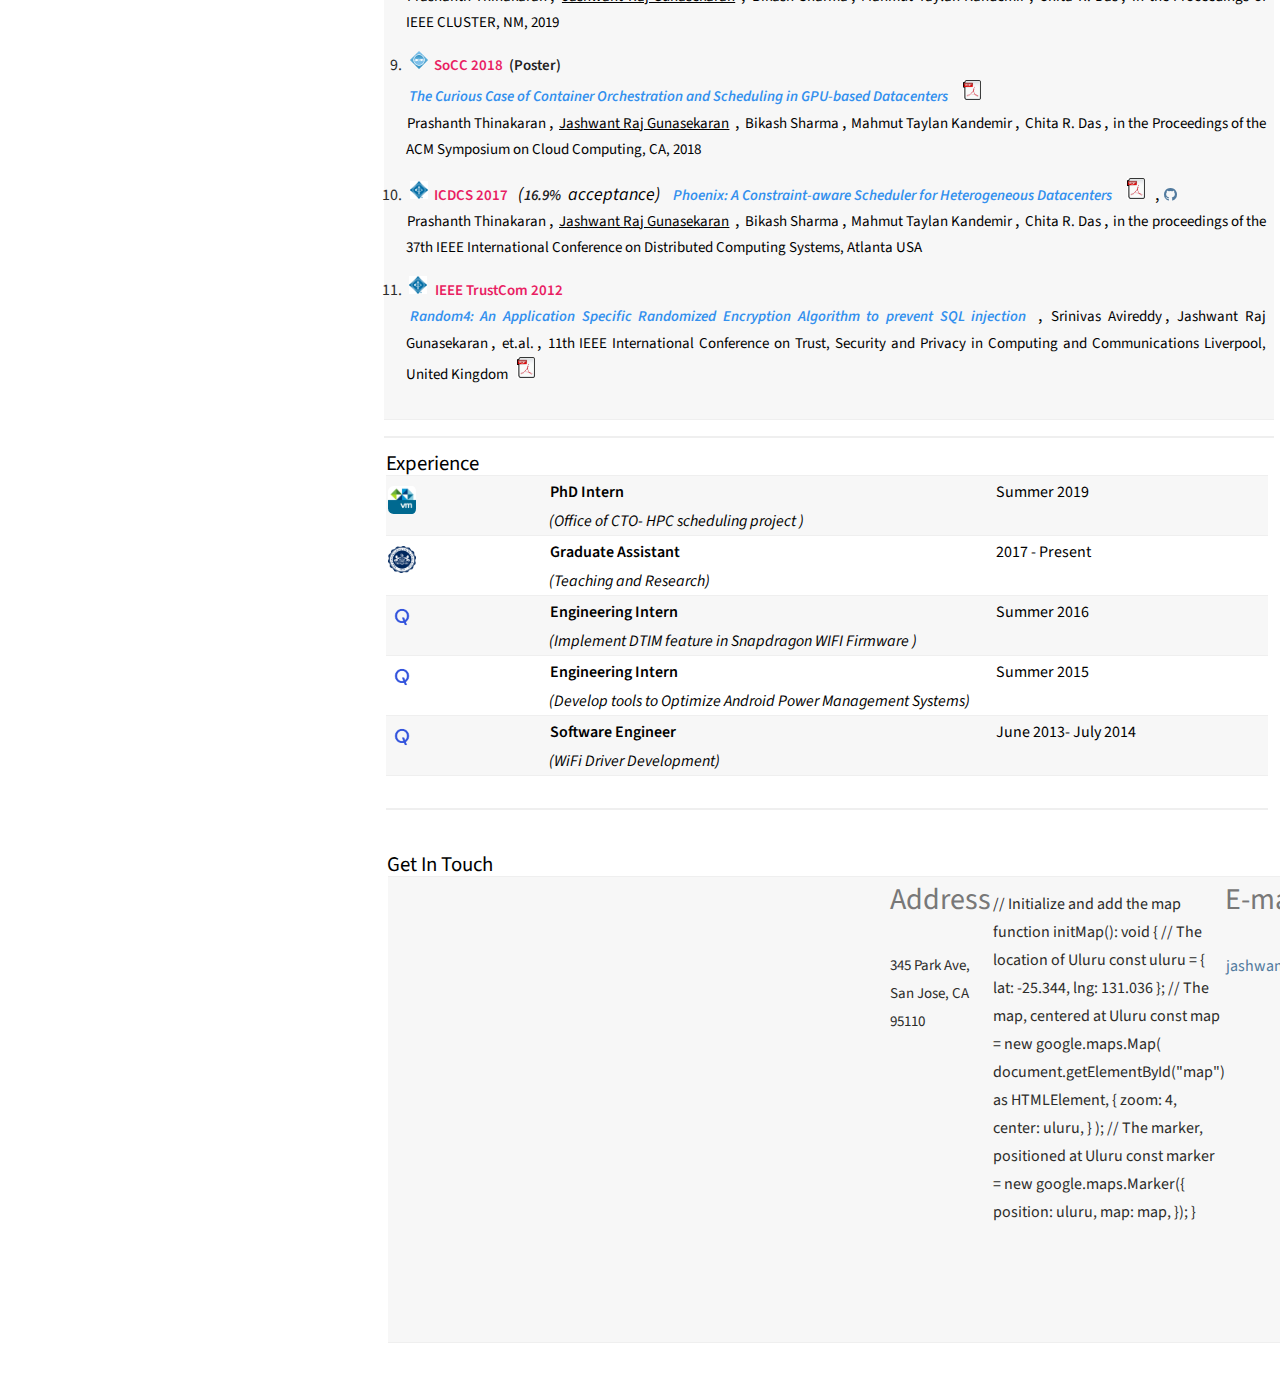
==== commit 012aedf3: "Update index.html" ====
--- a/index.html
+++ b/index.html
@@ -395,16 +395,35 @@
 				</td>
 		<td >
             <h3 style="font-size:30px;">Address</h3>
-	<p>W340 Information Sciences and Technology Building,<br>
-	Pennsylvania State University, <br/>
-	University Park, <br />
-     PA - 16802, U.S.A. </span> <br />
+	<p>345 Park Ave, San Jose, CA 95110<br>
 	</p> </td>
+	<td>
+		// Initialize and add the map
+function initMap(): void {
+  // The location of Uluru
+  const uluru = { lat: -25.344, lng: 131.036 };
+  // The map, centered at Uluru
+  const map = new google.maps.Map(
+    document.getElementById("map") as HTMLElement,
+    {
+      zoom: 4,
+      center: uluru,
+    }
+  );
+
+  // The marker, positioned at Uluru
+  const marker = new google.maps.Marker({
+    position: uluru,
+    map: map,
+  });
+}
+			</td>
 	<td>
 	<h3 style="font-size:30px;">E-mail</h3>
     <A HREF="mailto:jashwant@psu.edu"> jashwant@psu.edu </A><br><br>
 
 	</tr></table>
+								
           
 					
 
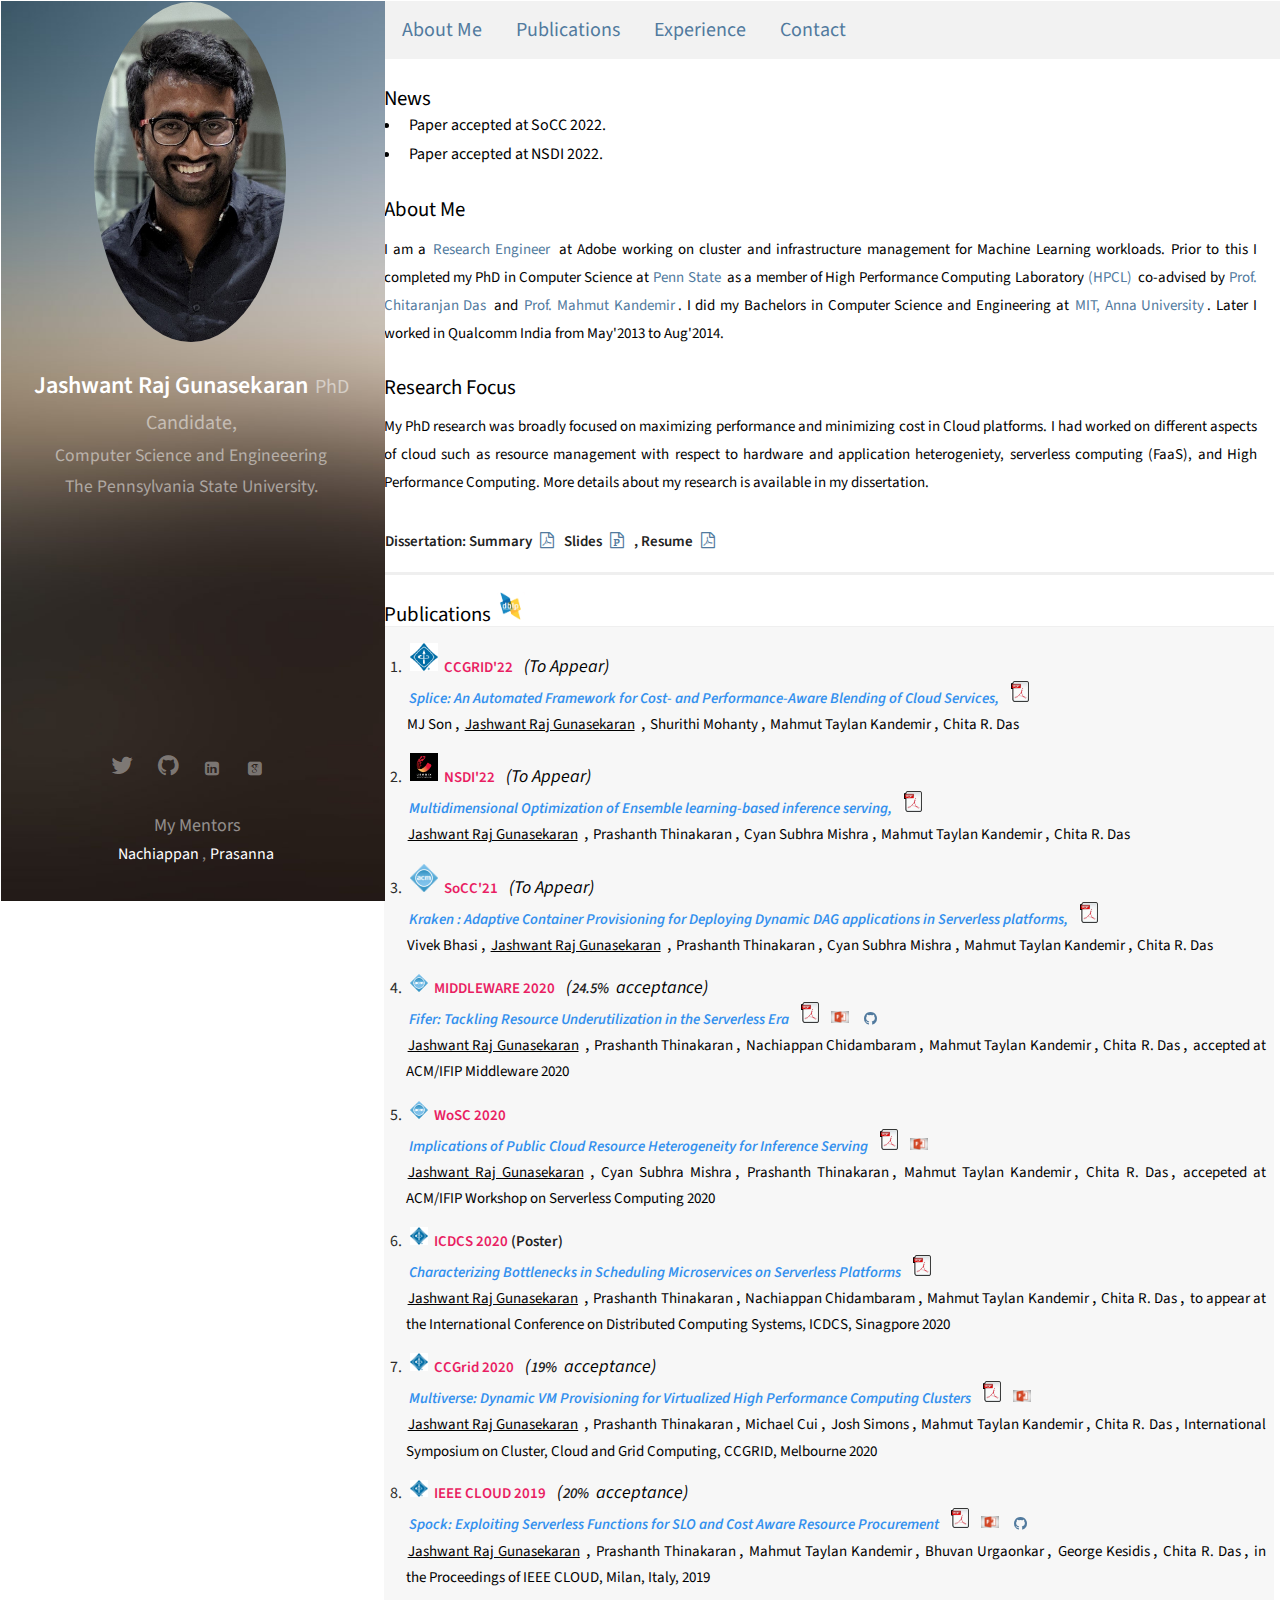
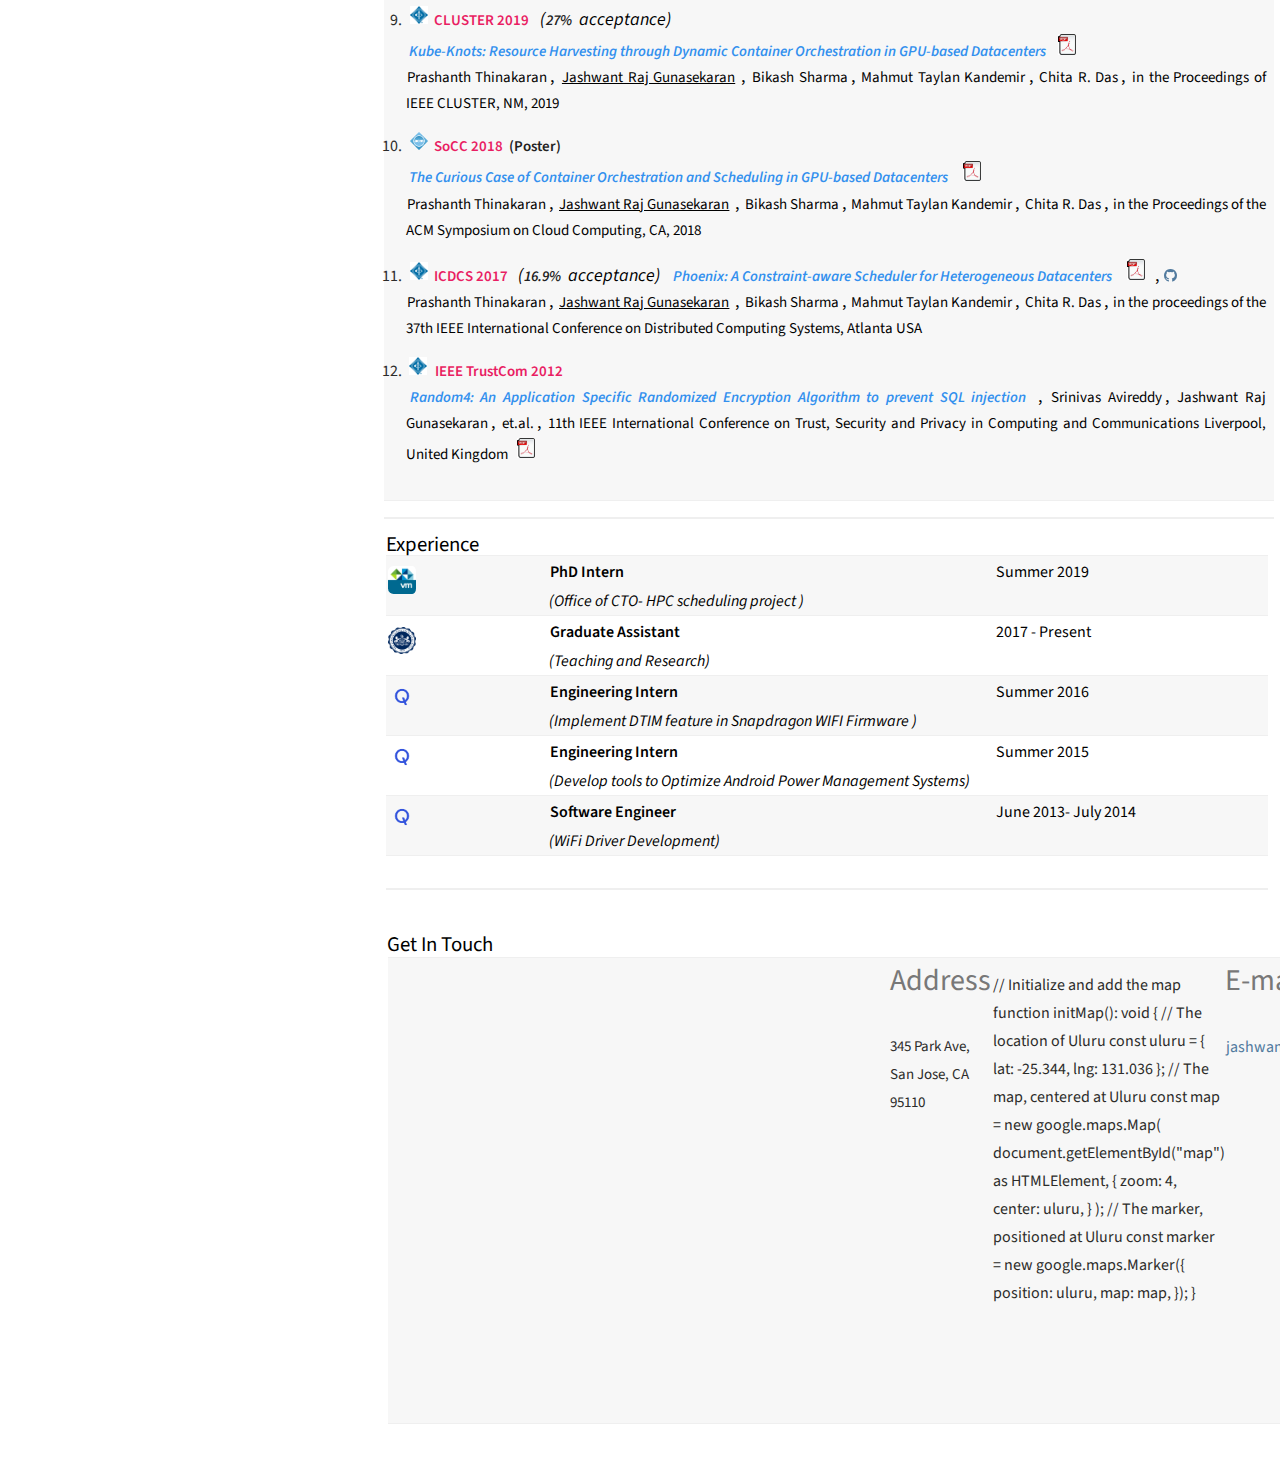
==== commit c2ec5788: "Update index.html" ====
--- a/index.html
+++ b/index.html
@@ -116,15 +116,14 @@
 					<br><br><br>
                                         <h2>News</h2>
                                         <ul>
-                                         <li><font align="justify" color="black"> Paper accepted at SoCC 2021.</font></li>
-					 <li><font align="justify" color="black"> I have joined Adobe Research as a Research Engineer for Machine Learning Infrastructure. </font></li>
-                                         <li><font align="justify" color="black"> Paper accepted at NSDI 2022.</font></li>
+                                         <li><font align="justify" color="black"> Paper accepted at SoCC 2022.</font></li>
+			                 <li><font align="justify" color="black"> Paper accepted at NSDI 2022.</font></li>
                                        </ul>
 					<h2>About Me</h2>
 					<p link="black" align="justify">I am a <a href="https://research.adobe.com/person/jashwant/" target="_blank">Research Engineer </a>at Adobe working on cluster and infrastructure management for Machine Learning workloads. Prior to this I completed my PhD in Computer Science at <a target="_blank" href =http://www.eecs.psu.edu/students/undergraduate/Computer-Science.aspx> Penn State </a>as a member of High Performance Computing Laboratory<a href="http://www.cse.psu.edu/hpcl/"target="_blank"> (HPCL) </a> co-advised by  <a href="http://www.cse.psu.edu/hpcl/das.html"target="_blank">Prof. Chitaranjan Das</a> and <a href="http://www.cse.psu.edu/~kandemir/"target="_blank">Prof. Mahmut Kandemir</a>. I did my Bachelors in Computer Science and Engineering at <a href="http://www.mitindia.edu/en/"target="_blank">MIT, Anna University</a>. Later I worked in Qualcomm India from May'2013 to Aug'2014. </p>
 <h2> Research Focus </h2>
 <p link="black" align="justify" color="black">My PhD research was broadly focused on maximizing performance and minimizing cost in Cloud platforms. I had worked on different aspects of cloud such as resource management with respect to hardware and application heterogeniety, serverless computing (FaaS), and High Performance Computing. More details about my research is available in my dissertation.</p>
-<b>Dissertation: Summary</b> <a href="assets/files/middleware-dw.pdf" target="_blank"><font color="blue"></font><i class="fa fa-file-pdf-o"></i></a> <b>Slides </b><a href="assets/files/dissertation-slides.pdf" target="_blank"><font color="blue"></font><i class="fa fa-file-powerpoint-o"></i></a><b> , Resume </b><a href="assets/files/Jashwant_Gunasekaran_CV.pdf" target="_blank"><font color="blue"></font><i class="fa fa-file-pdf-o"></i></a>   
+<b>Dissertation: Summary</b> <a href="assets/files/middleware-dw.pdf" target="_blank"><font color="blue"></font><i class="fa fa-file-pdf-o"></i></a> <b>Slides </b><a href="assets/files/dissertation-slides.pdf" target="_blank"><font color="blue"></font><i class="fa fa-file-powerpoint-o"></i></a><b> , Resume </b><a href="assets/files/Jashwant_CV.pdf" target="_blank"><font color="blue"></font><i class="fa fa-file-pdf-o"></i></a>   
 
 
 <script>
@@ -152,9 +151,24 @@
             <td>
         <ol>
 		<li>                  <div id="publications" class='pub-entry'>
+                <span class ='year'><b><a target=_blank" href="https://fcrlab.unime.it/ccgrid22/" target="_blank"><img src="images/ieee.png" alt=""        width="30" ><font color="e91e63"> CCGRID'22</font></a></b><i> (To Appear)</i> </span></br>
+                  <span class='title'><i><b><font color="3390EE"> Splice: An Automated Framework for Cost- and Performance-Aware Blending of
+Cloud Services,</b> </i></font><a href="" target="_blank"><img src="images/pdf.jpg" alt=""width="20" ></a></span>
+                  <!--span class='author'><font color="e91e63"></font>  </span--></br>
+			           <span class='author'>MJ Son</span>,
+                                   <span class='author'><u>Jashwant Raj Gunasekaran</u></span>,
+                                   <span class='author'>Shurithi Mohanty</span>,
+                                        <span class='author'>Mahmut Taylan Kandemir</span>,
+                                        <span class='author'>Chita R. Das</span>
+                                    
+                                        </span><!--span class='venue'> Code available <a target="_blank" href="https://github.com/jashwantraj92/spock" class="icon fa-github"><span class="label">Github</span></a></span-->
+                                               								
+                </div>
+    </li>					
+		<li>                  <div id="publications" class='pub-entry'>
                 <span class ='year'><b><a target=_blank" href="https://www.usenix.org/conference/nsdi22/presentation/gunasekaran" target="_blank"><img src="images/usenix.jpeg" alt=""        width="30" ><font color="e91e63"> NSDI'22</font></a></b><i> (To Appear)</i> </span></br>
                   <span class='title'><i><b><font color="3390EE"> Multidimensional Optimization of Ensemble learning-based inference serving,</b> </i></font><a href="https://arxiv.org/pdf/2106.05345.pdf" target="_blank"><img src="images/pdf.jpg" alt=""width="20" ></a></span>
-                  <!--span class='author'><font color="e91e63"> (Under Revision- NSDI)</font>  </span--></br>
+                  <!--span class='author'><font color="e91e63"></font>  </span--></br>
                                    <span class='author'><u>Jashwant Raj Gunasekaran</u></span>,
                                    <span class='author'>Prashanth Thinakaran</span>,
                                    <span class='author'>Cyan Subhra Mishra</span>,
